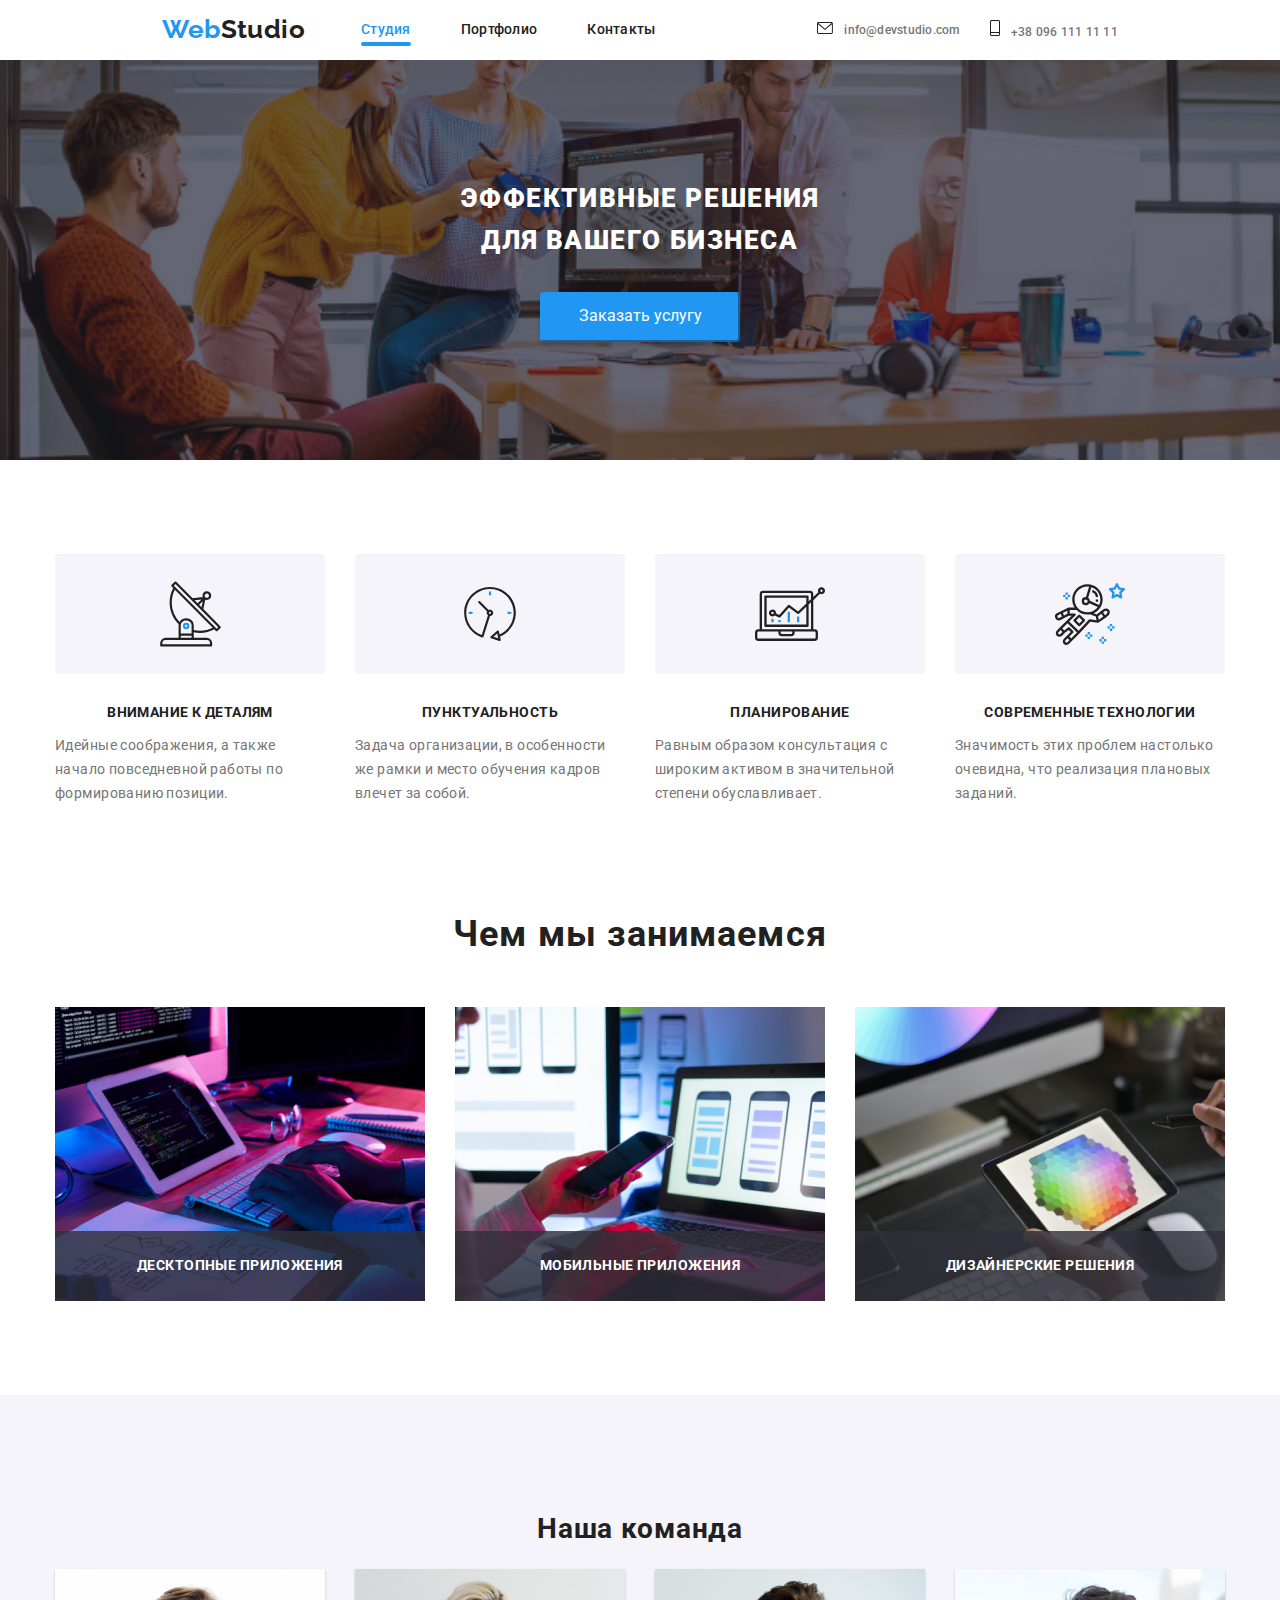
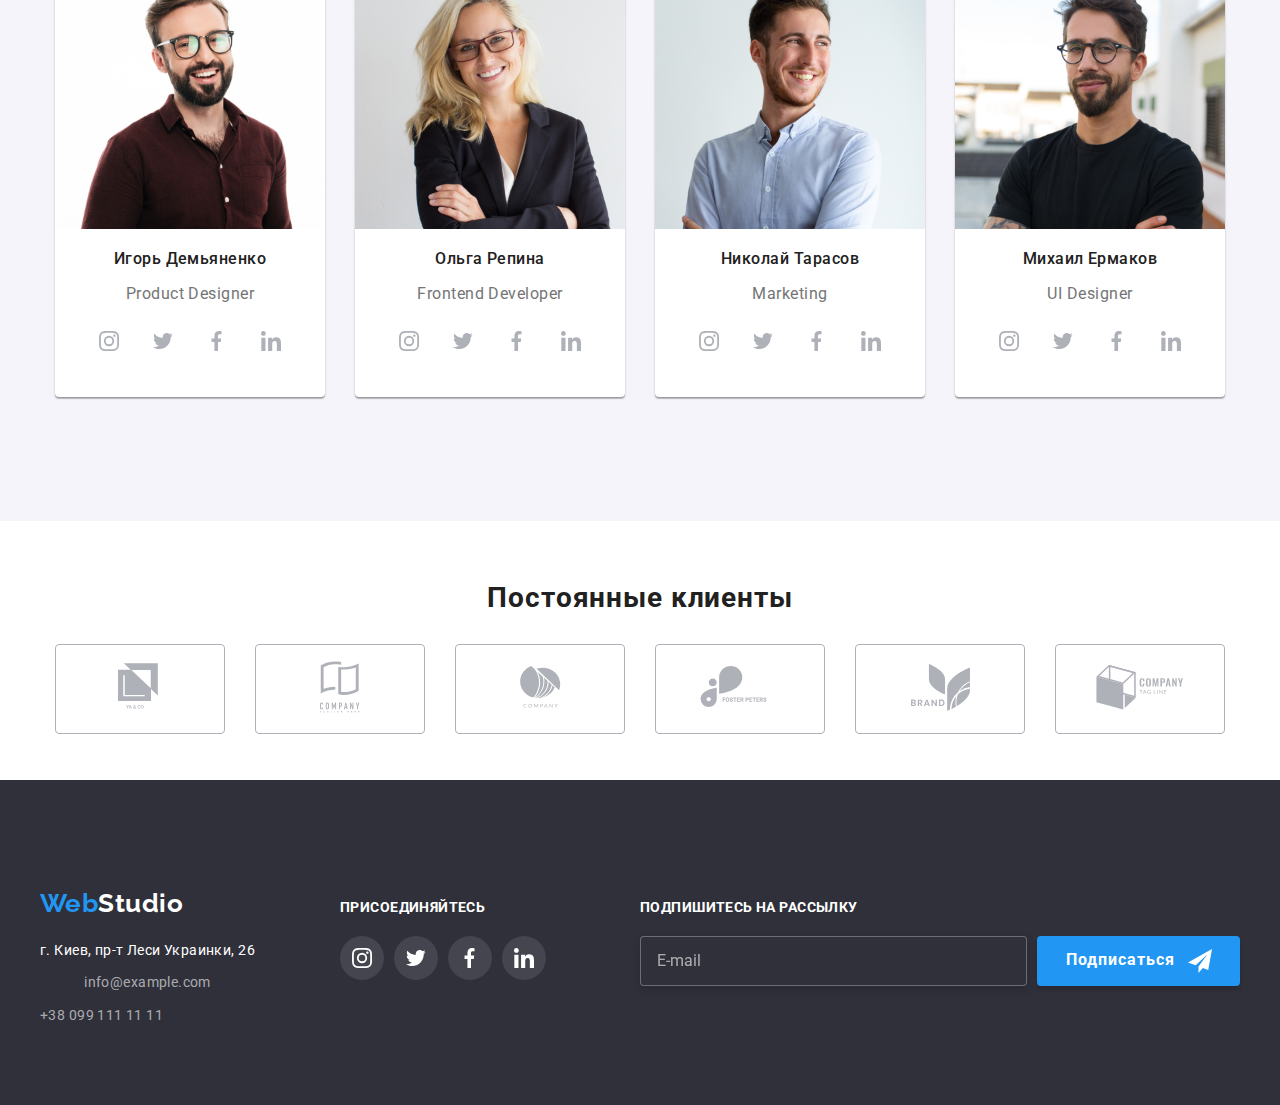
==== index.html @ 76b01c8a "дол6г789" ====
<!DOCTYPE html>
<html lang="ru">
  <head>
    <meta charset="UTF-8" />
    <meta name="viewport" content="width=device-width, initial-scale=1.0" />
    <link
      href="https://fonts.googleapis.com/css2?family=Raleway:wght@400;700&family=Roboto:wght@400;500;700;900&display=swap"
      rel="stylesheet"
    />
    
    
    <title>Document</title>
    <link rel="stylesheet" href="https://cdnjs.cloudflare.com/ajax/libs/modern-normalize/1.0.0/modern-normalize.min.css">
    <link rel="stylesheet" href="./sass/main.css">
  </head>

  <body class="body"> 
    <header class="page-header container">
      
         <a href="./index.html" class="logo"
              ><span class="blue">Web</span>Studio</a
            >
            <button
      type="button"
      class="burger-btn"
      aria-expanded="false"
     aria-controls="menu-container"
      data-menu-button
    >
      <svg
        class="burger-btn"
        width="40"
        height="40"
        aria-label="Переключатель мобильного меню"
      >
        <use class="mini-cross"  href="./images/symbol-defs91.svg#icon-close_40px"></use>
        <use class="mini-menu" href="./images/symbol-defs33.svg#icon-menu_40px"></use>
      </svg>
    </button>
            <div class="menu-container" id="menu-container" data-menu>
          <nav class="main-nav">
           
            <ul class="site-nav list">
              <li class="item">
                <a href="./index.html" class="current">Студия</a>
              </li>
              <li class="item">
                <a href="./portfolio.html">Портфолио</a>
              </li>
              <li class="item">
                <a href="#">Контакты</a>
              </li>
            </ul>
         
          </nav>
            <div class="contacts">
              <a href="mailto:info@devstudio.com" class="envelope-link">
                <svg width="16" height="12" class="envelope-picture">
                  <use
                    href="./images/symbol-defs.svg#icon-envelopehover--"
                  ></use>
                </svg>
                info@devstudio.com
              </a>

              <a href="tel:+380961111111" class="phone-link">
                <svg width="10" height="16" class="phone-picture">
                  <use href="./images/symbol-defs.svg#icon-Vector"></use>
                </svg>
                +38 096 111 11 11</a>
            
            </div>
            </div>
            </div>
     
    </header>

    <main>
      <section class="hero">
        
          
            <h1 class="hero-title">
              Эффективные решения<br />
              для вашего бизнеса
            </h1>

            <button class="hero-button" data-modal-open>Заказать услугу</button>
          
        
      </section>

     

      <section class="feachers container">
        <div class="container-feacher ">
          <ul class="feacher-list">
            <li class="feacher-list-item">
              <div class="vectors">
                <svg width="65" height="70">
                  <use href="./images/symbol-defs.svg#icon-antenna1"></use>
                </svg>
              </div>
              <h3 class="feacher-title">Внимание к деталям</h3>
              <p class="feacher-text">
                Идейные соображения, а также начало повседневной работы по
                формированию позиции.
              </p>
            </li>

            <li class="feacher-list-item">
              <div class="vectors">
                <svg width="70" height="54">
                  <use href="./images/symbol-defs.svg#icon-clock1"></use>
                </svg>
              </div>
              <h3 class="feacher-title">Пунктуальность</h3>

              <p class="feacher-text">
                Задача организации, в особенности же рамки и место обучения
                кадров влечет за собой.
              </p>
            </li>

            <li class="feacher-list-item">
              <div class="vectors">
                <svg width="70" height="70">
                  <use href="./images/symbol-defs.svg#icon-diagram1--"></use>
                </svg>
              </div>
              <h3 class="feacher-title">Планирование</h3>
              <p class="feacher-text">
                Равным образом консультация с широким активом в значительной
                степени обуславливает.
              </p>
            </li>

            <li class="feacher-list-item">
              <div class="vectors">
                <svg width="70" height="70">
                  <use href="./images/symbol-defs.svg#icon-astronaut-1"></use>
                </svg>
              </div>
              <h3 class="feacher-title">Современные технологии</h3>
              <p class="feacher-text">
                Значимость этих проблем настолько очевидна, что реализация
                плановых заданий.
              </p>
            </li>
          </ul>
        </div>
     </section>

      <section class="work container">
        <div class="container-work ">
          <h2 class="work-title">Чем мы занимаемся</h2>
          <ul class="work-list">

            <li class="work-item">

              <div class="work-thumb">
               <img src="images/33(1).jpg"
                alt="Планшет на столе"
                width="370"
                height="294" class="work-picture"
              />
              <p class="work-text">Десктопные приложения</p>
            </div>
              
            </li>

            <li class="work-item">
              <div class="work-thumb">
              <img
                src="images/33(2).jpg"
                alt="Планшет и телефон"
                width="370"
                height="294" class="work-picture"
              />
              <p class="work-text">Мобильные приложения</p>
            </div>
            </li>

            <li class="work-item">

              <div class="work-thumb">

              <img
                src="images/33(3).jpg"
                alt="Планшет в руках"
                width="370"
                height="294" class="work-picture"
              />
              <p class="work-text">Дизайнерские решения</p>
            </div>

            </li>
          </ul>
        </div>
      </section>

      <section class="team container">
        <div class="container-team ">
          <div class="team-box">
            <h2 class="team-title">Наша команда</h2>

            <ul class="photo">
              <li class="team-item">
                <img class="people"
                  src="images/img1.jpg"
                  alt="Парень в коричневой рубашке"
                 
                />

                <h3 class="name-title">Игорь Демьяненко</h3>
                <p class="name-text">Product Designer</p>
                <ul class="media-list">
                  <li class="social">
                    <a href="#" class="social-link .current"
                      ><svg width="20" height="20" class="media-picture">
                        <use
                          href="./images/symbol-defs.svg#icon-instagram2"
                        ></use></svg
                    ></a>
                  </li>

                  <li class="social">
                    <a href="#" class="social-link"
                      ><svg width="20" height="20" class="media-picture">
                        <use
                          href="./images/symbol-defs.svg#icon-Vector5"
                        ></use></svg
                    ></a>
                  </li>

                  <li class="social">
                    <a href="#" class="social-link"
                      ><svg width="20" height="20" class="media-picture">
                        <use
                          href="./images/symbol-defs.svg#icon-Vector4"
                        ></use></svg
                    ></a>
                  </li>

                  <li class="social">
                    <a href="#" class="social-link"
                      ><svg width="20" height="20" class="media-picture">
                        <use
                          href="./images/symbol-defs.svg#icon-linkedin1"
                        ></use></svg
                    ></a>
                  </li>
                </ul>
              </li>

              <li class="team-item">
                <img class="people"
                  src="images/img2.jpg"
                  alt="Девушка в черном пиджаке"
                 
                />
                <h3 class="name-title">Ольга Репина</h3>
                <p class="name-text">Frontend Developer</p>
                <ul class="media-list">
                  <li class="social">
                    <a href="#" class="social-link"
                      ><svg width="20" height="20" class="media-picture">
                        <use
                          href="./images/symbol-defs.svg#icon-instagram2"
                        ></use></svg
                    ></a>
                  </li>

                  <li class="social">
                    <a href="#" class="social-link"
                      ><svg width="20" height="20" class="media-picture">
                        <use
                          href="./images/symbol-defs.svg#icon-Vector5"
                        ></use></svg
                    ></a>
                  </li>

                  <li class="social">
                    <a href="#" class="social-link"
                      ><svg width="20" height="20" class="media-picture">
                        <use
                          href="./images/symbol-defs.svg#icon-Vector4"
                        ></use></svg
                    ></a>
                  </li>

                  <li class="social">
                    <a href="#" class="social-link"
                      ><svg width="20" height="20" class="media-picture">
                        <use
                          href="./images/symbol-defs.svg#icon-linkedin1"
                        ></use></svg
                    ></a>
                  </li>
                </ul>
              </li>

              <li class="team-item">
                <img class="people"
                  src="images/img3.jpg"
                  alt="Парень в голубой рубашке"
            
                />
                <h3 class="name-title">Николай Тарасов</h3>
                <p class="name-text">Marketing</p>
                <ul class="media-list">
                  <li class="social">
                    <a href="#" class="social-link"
                      ><svg width="20" height="20" class="media-picture">
                        <use
                          href="./images/symbol-defs.svg#icon-instagram2"
                        ></use></svg
                    ></a>
                  </li>

                  <li class="social">
                    <a href="#" class="social-link"
                      ><svg width="20" height="20" class="media-picture">
                        <use
                          href="./images/symbol-defs.svg#icon-Vector5"
                        ></use></svg
                    ></a>
                  </li>

                  <li class="social">
                    <a href="#" class="social-link"
                      ><svg width="20" height="20" class="media-picture">
                        <use
                          href="./images/symbol-defs.svg#icon-Vector4"
                        ></use></svg
                    ></a>
                  </li>

                  <li class="social">
                    <a href="#" class="social-link"
                      ><svg width="20" height="20" class="media-picture">
                        <use
                          href="./images/symbol-defs.svg#icon-linkedin1"
                        ></use></svg
                    ></a>
                  </li>
                </ul>
              </li>

              <li class="team-item">
                <img class="people"
                  src="images/img4.jpg"
                  alt="Парень в черной футболке"
        
                />
                <h3 class="name-title">Михаил Ермаков</h3>
                <p class="name-text">UI Designer</p>
                <ul class="media-list">
                  <li class="social">
                    <a href="#" class="social-link"
                      ><svg width="20" height="20" class="media-picture">
                        <use
                          href="./images/symbol-defs.svg#icon-instagram2"
                        ></use></svg
                    ></a>
                  </li>

                  <li class="social">
                    <a href="#" class="social-link"
                      ><svg width="20" height="20" class="media-picture">
                        <use
                          href="./images/symbol-defs.svg#icon-Vector5"
                        ></use></svg
                    ></a>
                  </li>

                  <li class="social">
                    <a href="#" class="social-link"
                      ><svg width="20" height="20" class="media-picture">
                        <use
                          href="./images/symbol-defs.svg#icon-Vector4"
                        ></use></svg
                    ></a>
                  </li>

                  <li class="social">
                    <a href="#" class="social-link"
                      ><svg width="20" height="20" class="media-picture">
                        <use
                          href="./images/symbol-defs.svg#icon-linkedin1"
                        ></use></svg
                    ></a>
                  </li>
                </ul>
              </li>
            </ul>
          </div>
        </div>
      </section>

      <section class="customers container">
        
          <h2 class="customers-title">Постоянные клиенты</h2>
          <ul class="customers-list">
            <li class="customers-item">
              <a href="#" class="customers-link"
                ><svg width="44" height="49" class="picture">
                  <use href="./images/symbol-defs.svg#icon-logo1"></use></svg
              ></a>
            </li>

            <li class="customers-item">
              <a href="#" class="customers-link"
                ><svg width="40" height="52" class="picture">
                  <use href="./images/symbol-defs.svg#icon-logo2"></use></svg
              ></a>
            </li>

            <li class="customers-item">
              <a href="#" class="customers-link"
                ><svg width="41" height="42" class="picture">
                  <use href="./images/symbol-defs.svg#icon-logo3"></use></svg
              ></a>
            </li>

            <li class="customers-item">
              <a href="#" class="customers-link"
                ><svg width="80" height="42" class="picture">
                  <use href="./images/symbol-defs.svg#icon-logo4"></use></svg
              ></a>
            </li>

            <li class="customers-item">
              <a href="#" class="customers-link"
                ><svg width="59" height="47" class="picture">
                  <use href="./images/symbol-defs.svg#icon-logo5"></use></svg
              ></a>
            </li>

            <li class="customers-item">
              <a href="#" class="customers-link"
                ><svg width="88" height="45" class="picture">
                  <use href="./images/symbol-defs.svg#icon-logo6"></use></svg
              ></a>
            </li>
          </ul>
        
      </section>
    </main>
<footer class="footer container">
      <div class="container-footer ">
        <div class="kolonky">
          <div class="footer-box">
            <a href="./index.html" class="logo-footer"
              ><span class="blue">Web</span
              ><span class="white">Studio</span></a
            >
            <address class="address">
              <ul class="footer-list">
                <li>
                  <a href="#" class="link-a">г. Киев, пр-т Леси Украинки, 26</a>
                </li>
                <li>
                  <a href="mailto:info@example.com" class="link"
                    >info@example.com</a
                  >
                </li>
                <li>
                  <a href="tel:+380991111111" class="footer-link"
                    >+38 099 111 11 11</a
                  >
                </li>
              </ul>
            </address>
          </div>
          <div class="spysok">
            <h3 class="footer-title">присоединяйтесь</h3>
            <ul class="footer-media-list">
              <li class="footer-social">
                <a href="#" class="footer-social-link"
                  ><svg width="20" height="20" class="footer-media-picture">
                    <use
                      href="./images/symbol-defs.svg#icon-instagram2"
                    ></use></svg
                ></a>
              </li>
              <li class="footer-social">
                <a href="#" class="footer-social-link"
                  ><svg width="20" height="20" class="footer-media-picture">
                    <use
                      href="./images/symbol-defs.svg#icon-Vector5"
                    ></use></svg
                ></a>
              </li>
              <li class="footer-social">
                <a href="#" class="footer-social-link"
                  ><svg width="20" height="20" class="footer-media-picture">
                    <use
                      href="./images/symbol-defs.svg#icon-Vector4"
                    ></use></svg
                ></a>
              </li>
              <li class="footer-social">
                <a href="#" class="footer-social-link"
                  ><svg width="20" height="20" class="footer-media-picture">
                    <use
                      href="./images/symbol-defs.svg#icon-linkedin1"
                    ></use></svg
                ></a>
              </li>
            </ul>
          </div>

          <div class="third-col">
            <h3 class="footer-form-title">Подпишитесь на рассылку</h3>
            <form class="footer-form">
              <div class="footer-f">
                <label for="mail"></label>
                <input
                  type="email"
                  name="mail"
                  id="mail"
                  placeholder="E-mail"
                />
                <button class="footer-btn" type="submit">Подписаться
                <svg width="24" height="24" class="footer-icon">
                  <use href="./images/symbol-defs (1).svg#icon-icon-send"></use>
                </svg></button>
              </div>
            </div>
            </form>
          </div>
        </div>
      </div>
    </footer>
   
    
    <div class="backdrop is-hidden" data-modal>
      <div class="modal">
        <button data-modal-close class="close-btn">
          <svg width="11" height="11" class="cross" >
          <use href="./images/symbol-defs (1).svg#icon-Vector55"></use>
        </svg>
        </button>

      <form class="form">
        <h2 class="form-title">Оставьте свои данные, мы вам перезвоним</h2>


        <div class="form-field">
          <label class="form-label" for="user-name">Имя</label>
          <input class="form-input" type="text" name="name" id="user-name" />
          
            <svg class="name-icon" width="12" height="12" >
              <use href="./images/symbol-defs (1).svg#icon-Vector111"></use>
            </svg>
         
        </div>

        <div class="form-field">
          <label class="form-label" for="tel">Телефон</label>
          <input class="form-input" type="tel" name="tel" id="tel" />
          
            <svg class="tel-icon" width="13" height="13">
              <use href="./images/symbol-defs (1).svg#icon-Vector112"></use>
            </svg>
          
        </div>

        <div class="form-field">
          <label class="form-label" for="mail">Почта</label>
          <input class="form-input" type="email" name="mail" id="mail" />
          
            <svg class="mail-icon" width="15" height="12">
              <use href="./images/symbol-defs (1).svg#icon-Vector113"></use>
            </svg>
         
        </div>

        <div class="form-field">
          <label class="form-label" for="comment">Комментарий</label>
          <textarea
            class="comment"
            name="comment"
            id="comment"
            cols="30"
            rows="10"
            placeholder="Введите текст"
          ></textarea>
        </div>

       <div class="form-field check">
<label class="form-txt" >
<input class="form-input" type="checkbox" name="policy" >
    <span class="icon-check"></span>   
Соглашаюсь с рассылкой и принимаю<a class="rools" href="#">Условия договора</a>
</label>
</div>

  <button class="form-btn" type="submit">Отправить</button>
    </form>
      </div>
    </div>

    <script src="js/modal.js"></script>
    <script src="js/menu.js"></script>
  </body>
</html>
---- sass/main.css ----
* {
  -webkit-box-sizing: border-box;
          box-sizing: border-box;
}

body {
  background-color: #ffffff;
  color: #212121;
  font-family: Roboto, sans-serif;
  letter-spacing: 0.03em;
}

body .modal-open {
  overflow: hidden;
}

.container {
  padding-left: 15px;
  padding-right: 15px;
  margin-left: auto;
  margin-right: auto;
}

@media screen and (min-width: 480px) {
  .container {
    width: 480px;
  }
}

@media screen and (min-width: 768px) {
  .container {
    width: 768px;
  }
}

@media screen and (min-width: 1200px) {
  .container {
    width: 1200px;
  }
}

.page-header {
  position: relative;
  display: -webkit-box;
  display: -ms-flexbox;
  display: flex;
  -webkit-box-orient: horizontal;
  -webkit-box-direction: normal;
      -ms-flex-direction: row;
          flex-direction: row;
  -webkit-box-align: center;
      -ms-flex-align: center;
          align-items: center;
  -webkit-box-pack: justify;
      -ms-flex-pack: justify;
          justify-content: space-between;
  width: 100%;
  height: 60px;
  background: #ffffff;
  padding-left: 15px;
  padding-right: 15px;
}

@media (min-width: 1200px) {
  .page-header {
    -webkit-box-pack: center;
        -ms-flex-pack: center;
            justify-content: center;
  }
}

.page-header .logo {
  font-family: Raleway, sans-serif;
  font-style: normal;
  font-weight: 700;
  font-size: 26px;
  line-height: 1.2;
  color: #212121;
  text-decoration: none;
}

.page-header .logo .blue {
  color: #2196f3;
}

.page-header .logo .white {
  color: #212121;
}

.page-header .burger-btn {
  border: none;
  background: transparent;
}

.page-header .burger-btn:hover, .page-header .burger-btn:focus {
  fill: #2196f3;
}

.page-header .burger-btn .mini-cross {
  display: none;
}

.page-header .burger-btn.is-open .mini-cross {
  display: -webkit-box;
  display: -ms-flexbox;
  display: flex;
  -webkit-box-align: center;
      -ms-flex-align: center;
          align-items: center;
  -webkit-box-pack: center;
      -ms-flex-pack: center;
          justify-content: center;
}

.page-header .burger-btn.is-open .mini-menu {
  display: none;
}

@media (min-width: 768px) {
  .page-header .burger-btn {
    display: none;
  }
}

.hero {
  width: 100%;
  height: 400px;
  display: -webkit-box;
  display: -ms-flexbox;
  display: flex;
  -webkit-box-orient: vertical;
  -webkit-box-direction: normal;
      -ms-flex-direction: column;
          flex-direction: column;
  -webkit-box-align: center;
      -ms-flex-align: center;
          align-items: center;
  -webkit-box-pack: center;
      -ms-flex-pack: center;
          justify-content: center;
  background-size: cover;
  background-position: center;
  background-image: -webkit-gradient(linear, left top, right top, from(rgba(47, 48, 58, 0.4)), to(rgba(47, 48, 58, 0.4))), url(../images/Headerimg.jpg);
  background-image: linear-gradient(to right, rgba(47, 48, 58, 0.4), rgba(47, 48, 58, 0.4)), url(../images/Headerimg.jpg);
  background-repeat: no-repeat;
}

@media (min-width: 768px) {
  .hero {
    background-image: -webkit-gradient(linear, left top, right top, from(rgba(47, 48, 58, 0.4)), to(rgba(47, 48, 58, 0.4))), url(../images/Hero_tublet.jpg);
    background-image: linear-gradient(to right, rgba(47, 48, 58, 0.4), rgba(47, 48, 58, 0.4)), url(../images/Hero_tublet.jpg);
  }
}

.hero-title {
  color: #ffffff;
  font-weight: 900;
  font-size: 26px;
  line-height: 1.6;
  text-align: center;
  letter-spacing: 0.06em;
  text-transform: uppercase;
  margin-top: 0;
  margin-bottom: 30px;
}

.hero-button {
  color: #ffffff;
  background-color: #2196f3;
  width: 200px;
  height: 50px;
  border-radius: 4px;
  -webkit-box-shadow: 0px 4px 4px rgba(0, 0, 0, 0.15);
          box-shadow: 0px 4px 4px rgba(0, 0, 0, 0.15);
  border-color: #2196f3;
}

.feachers {
  display: -webkit-box;
  display: -ms-flexbox;
  display: flex;
  -webkit-box-orient: vertical;
  -webkit-box-direction: normal;
      -ms-flex-direction: column;
          flex-direction: column;
  -webkit-box-align: center;
      -ms-flex-align: center;
          align-items: center;
  width: 100%;
}

@media (min-width: 1200px) {
  .feachers {
    margin-top: 0;
    margin-bottom: 0;
    padding-top: 94px;
    padding-bottom: 0;
  }
}

.feacher-list {
  list-style: none;
  padding: 0;
}

@media (min-width: 768px) {
  .feacher-list {
    display: -webkit-box;
    display: -ms-flexbox;
    display: flex;
    -ms-flex-wrap: wrap;
        flex-wrap: wrap;
    -webkit-box-orient: horizontal;
    -webkit-box-direction: normal;
        -ms-flex-direction: row;
            flex-direction: row;
    -webkit-box-pack: center;
        -ms-flex-pack: center;
            justify-content: center;
  }
}

@media (min-width: 1200px) {
  .feacher-list {
    display: -webkit-box;
    display: -ms-flexbox;
    display: flex;
    padding: 0;
    margin: 0;
  }
}

.feacher-list-item {
  display: -webkit-box;
  display: -ms-flexbox;
  display: flex;
  -webkit-box-orient: vertical;
  -webkit-box-direction: normal;
      -ms-flex-direction: column;
          flex-direction: column;
  -webkit-box-align: center;
      -ms-flex-align: center;
          align-items: center;
}

@media (min-width: 768px) {
  .feacher-list-item {
    width: 354px;
  }
  .feacher-list-item:nth-child(2n + 1) {
    margin-right: 30px;
  }
}

@media (min-width: 768px) and (min-width: 1200px) {
  .feacher-list-item {
    width: 270px;
  }
  .feacher-list-item:not(:last-child) {
    margin-right: 30px;
  }
}

.feacher-title {
  font-style: normal;
  font-weight: bold;
  font-size: 14px;
  line-height: 16px;
  text-align: center;
  letter-spacing: 0.03em;
  text-transform: uppercase;
  color: #212121;
  margin: 0;
  text-align: center;
}

@media (min-width: 1200px) {
  .feacher-title {
    text-align: left;
  }
}

.feacher-text {
  font-family: Roboto;
  font-style: normal;
  font-weight: normal;
  font-size: 14px;
  line-height: 1.7;
  letter-spacing: 0.03em;
  color: #757575;
}

.vectors {
  display: -webkit-box;
  display: -ms-flexbox;
  display: flex;
  -webkit-box-align: center;
      -ms-flex-align: center;
          align-items: center;
  -webkit-box-pack: center;
      -ms-flex-pack: center;
          justify-content: center;
  width: 100%;
  height: 120px;
  margin-bottom: 30px;
  background: #f5f4fa;
  border-radius: 4px;
}

@media (min-width: 768px) {
  .vectors {
    width: 354px;
    height: 120px;
  }
}

@media (min-width: 768px) and (min-width: 1200px) {
  .vectors {
    width: 270px;
    height: 120px;
    display: -webkit-box;
    display: -ms-flexbox;
    display: flex;
    -webkit-box-pack: center;
        -ms-flex-pack: center;
            justify-content: center;
    -webkit-box-align: center;
        -ms-flex-align: center;
            align-items: center;
  }
}

.team {
  display: -webkit-box;
  display: -ms-flexbox;
  display: flex;
  -webkit-box-orient: vertical;
  -webkit-box-direction: normal;
      -ms-flex-direction: column;
          flex-direction: column;
  -webkit-box-align: center;
      -ms-flex-align: center;
          align-items: center;
  padding-top: 94px;
  padding-bottom: 94px;
  background-color: #f5f4fa;
  text-align: center;
  width: 100%;
}

.team .team-title {
  font-style: normal;
  font-weight: bold;
  font-size: 28px;
  line-height: 1.2;
  text-align: center;
  letter-spacing: 0.03em;
  color: #212121;
}

.team .photo {
  display: -webkit-box;
  display: -ms-flexbox;
  display: flex;
  -webkit-box-orient: vertical;
  -webkit-box-direction: normal;
      -ms-flex-direction: column;
          flex-direction: column;
  -webkit-box-align: center;
      -ms-flex-align: center;
          align-items: center;
  list-style: none;
  margin: 0;
  padding: 0;
}

@media (min-width: 768px) {
  .team .photo {
    display: -webkit-box;
    display: -ms-flexbox;
    display: flex;
    -ms-flex-wrap: wrap;
        flex-wrap: wrap;
    -webkit-box-orient: horizontal;
    -webkit-box-direction: normal;
        -ms-flex-direction: row;
            flex-direction: row;
    -webkit-box-pack: justify;
        -ms-flex-pack: justify;
            justify-content: space-between;
    -webkit-box-align: start;
        -ms-flex-align: start;
            align-items: flex-start;
  }
}

.team .team-item {
  width: 100%;
  border-radius: 0px 0px 4px 4px;
  -webkit-box-shadow: 0px 1px 3px rgba(0, 0, 0, 0.12), 0px 1px 1px rgba(0, 0, 0, 0.14), 0px 2px 1px rgba(0, 0, 0, 0.2);
          box-shadow: 0px 1px 3px rgba(0, 0, 0, 0.12), 0px 1px 1px rgba(0, 0, 0, 0.14), 0px 2px 1px rgba(0, 0, 0, 0.2);
  background: #ffffff;
}

@media (min-width: 768px) {
  .team .team-item {
    width: 354px;
    height: 536px;
  }
}

@media (min-width: 1200px) {
  .team .team-item {
    width: 270px;
    height: 428px;
  }
  .team .team-item:not(:last-child) {
    margin-right: 30px;
  }
}

.team .team-item:not(:last-child) {
  margin-bottom: 30px;
}

.team .people {
  width: 100%;
}

@media (min-width: 768px) {
  .team .people {
    width: 354px;
    height: 374px;
  }
}

@media (min-width: 1200px) {
  .team .people {
    width: 270px;
    height: 260px;
  }
}

.team .name-title {
  font-style: normal;
  font-weight: 500;
  font-size: 16px;
  line-height: 1.2;
  text-align: center;
  letter-spacing: 0.03em;
  color: #212121;
}

.team .name-text {
  font-style: normal;
  font-weight: 400;
  font-size: 16px;
  line-height: 1.2;
  text-align: center;
  letter-spacing: 0.03em;
  color: #757575;
}

.team .media-list {
  margin: 0;
  padding: 0;
  list-style: none;
  display: -webkit-box;
  display: -ms-flexbox;
  display: flex;
  -webkit-box-pack: center;
      -ms-flex-pack: center;
          justify-content: center;
  -webkit-box-align: center;
      -ms-flex-align: center;
          align-items: center;
}

.team .media-list .social {
  margin-bottom: 24px;
  -webkit-transition: fill 250ms cubic-bezier(0.4, 0, 0.2, 1);
  transition: fill 250ms cubic-bezier(0.4, 0, 0.2, 1);
  fill: #afb1b8;
}

.team .media-list .social:not(:last-child) {
  margin-right: 10px;
}

.team .media-list .social:hover {
  fill: #2196f3;
}

.team .media-list .footer-social:hover .footer-social-link {
  background: #2196f3;
}

.team .media-list .social:hover .social-link {
  background: #2196f3;
}

.team .media-list .social-link {
  display: -webkit-box;
  display: -ms-flexbox;
  display: flex;
  -webkit-box-pack: center;
      -ms-flex-pack: center;
          justify-content: center;
  -webkit-box-align: center;
      -ms-flex-align: center;
          align-items: center;
  width: 44px;
  height: 44px;
  border-radius: 50%;
  -webkit-transition: color 250ms cubic-bezier(0.4, 0, 0.2, 1);
  transition: color 250ms cubic-bezier(0.4, 0, 0.2, 1);
}

.team .media-list .media-picture {
  fill: #afb1b8;
}

.team .media-list .media-picture:hover {
  fill: #ffffff;
}

.work {
  display: none;
}

@media (min-width: 1200px) {
  .work {
    display: -webkit-box;
    display: -ms-flexbox;
    display: flex;
    -webkit-box-align: center;
        -ms-flex-align: center;
            align-items: center;
    -webkit-box-pack: center;
        -ms-flex-pack: center;
            justify-content: center;
    background: #ffffff;
    margin-top: 0;
    margin-bottom: 0;
    padding-top: 94px;
    padding-bottom: 94px;
  }
}

.work .work-title,
.work .team-title {
  color: #212121;
}

.work .container-work {
  width: 1200px;
  margin-left: auto;
  margin-right: auto;
  padding-right: 15px;
  padding-left: 15px;
}

.work .work-title {
  color: #212121;
  font-family: Roboto;
  font-style: 400;
  font-weight: 700;
  font-size: 36px;
  line-height: 1.2;
  text-align: center;
  letter-spacing: 0.03em;
  margin-top: 0;
  margin-bottom: 50px;
}

.work .work-list {
  display: -webkit-box;
  display: -ms-flexbox;
  display: flex;
  list-style: none;
  margin-top: 0;
  margin-bottom: 0;
  padding: 0;
}

.work .work-picture {
  margin: 0;
}

.work .work-item:not(:last-child) {
  margin-right: 30px;
}

.work .work-list img {
  display: block;
}

.work .work-thumb {
  position: relative;
}

.work .work-text {
  position: absolute;
  width: 370px;
  height: 70px;
  margin: 0;
  padding-top: 27px;
  padding-bottom: 27px;
  padding-left: 82px;
  padding-right: 82px;
  font-family: Roboto;
  font-style: 400;
  font-weight: 700;
  font-size: 14px;
  line-height: 1.1;
  text-align: center;
  letter-spacing: 0.03em;
  text-transform: uppercase;
  color: #ffffff;
  background-color: rgba(47, 48, 58, 0.8);
  -webkit-transform: translateY(-100%);
          transform: translateY(-100%);
}

.customers {
  width: 100%;
  background-color: #ffffff;
}

.customers .customers-title {
  font-style: normal;
  font-weight: 700;
  font-size: 28px;
  line-height: 1.2;
  text-align: center;
  letter-spacing: 0.03em;
  color: #212121;
  margin-top: 60px;
  margin-bottom: 30px;
}

.customers .customers-list {
  display: -webkit-box;
  display: -ms-flexbox;
  display: flex;
  -webkit-box-orient: horizontal;
  -webkit-box-direction: normal;
      -ms-flex-direction: row;
          flex-direction: row;
  -ms-flex-wrap: wrap;
      flex-wrap: wrap;
  -webkit-box-align: center;
      -ms-flex-align: center;
          align-items: center;
  -webkit-box-pack: justify;
      -ms-flex-pack: justify;
          justify-content: space-between;
  list-style: none;
  padding: 0;
}

@media (min-width: 1200px) {
  .customers .customers-list {
    -webkit-box-pack: center;
        -ms-flex-pack: center;
            justify-content: center;
  }
}

.customers .customers-item {
  display: -webkit-box;
  display: -ms-flexbox;
  display: flex;
  -webkit-box-align: center;
      -ms-flex-align: center;
          align-items: center;
  -webkit-box-pack: center;
      -ms-flex-pack: center;
          justify-content: center;
  width: 48%;
  height: 90px;
  border: 1px solid #afb1b8;
  -webkit-box-sizing: border-box;
          box-sizing: border-box;
  border-radius: 4px;
  -webkit-transition: color 250ms cubic-bezier(0.4, 0, 0.2, 1);
  transition: color 250ms cubic-bezier(0.4, 0, 0.2, 1);
  margin-bottom: 30px;
}

.customers .customers-item .picture {
  fill: #afb1b8;
}

@media (min-width: 768px) {
  .customers .customers-item {
    width: 32%;
  }
}

@media (min-width: 1200px) {
  .customers .customers-item {
    width: 170px;
    height: 90px;
  }
  .customers .customers-item:not(:last-child) {
    margin-right: 30px;
  }
}

.customers .customers-item:hover {
  border: 1px solid #2196f3;
}

.customers .customers-item:hover svg,
.customers .customers-item:focus svg {
  fill: #2196f3;
}

.footer {
  width: 100%;
  background: #2f303a;
  padding: 60px 15px 60px 15px;
}

@media (min-width: 768px) {
  .footer .kolonky {
    display: -webkit-box;
    display: -ms-flexbox;
    display: flex;
    -webkit-box-orient: horizontal;
    -webkit-box-direction: normal;
        -ms-flex-direction: row;
            flex-direction: row;
    -ms-flex-wrap: wrap;
        flex-wrap: wrap;
    -webkit-box-align: center;
        -ms-flex-align: center;
            align-items: center;
    -webkit-box-pack: center;
        -ms-flex-pack: center;
            justify-content: center;
  }
}

@media (min-width: 1200px) {
  .footer .kolonky {
    display: -webkit-box;
    display: -ms-flexbox;
    display: flex;
    max-width: 1200px;
    -webkit-box-align: baseline;
        -ms-flex-align: baseline;
            align-items: baseline;
    margin: 0 auto;
  }
}

.footer .footer-box {
  display: -webkit-box;
  display: -ms-flexbox;
  display: flex;
  -webkit-box-orient: vertical;
  -webkit-box-direction: normal;
      -ms-flex-direction: column;
          flex-direction: column;
  -webkit-box-align: center;
      -ms-flex-align: center;
          align-items: center;
  -webkit-box-pack: center;
      -ms-flex-pack: center;
          justify-content: center;
}

@media (min-width: 768px) {
  .footer .footer-box {
    width: 50%;
  }
}

@media (min-width: 1200px) {
  .footer .footer-box {
    width: 25%;
    -webkit-box-align: start;
        -ms-flex-align: start;
            align-items: flex-start;
  }
}

.footer .logo-footer {
  font-family: Raleway, sans-serif;
  font-style: normal;
  font-weight: 700;
  font-size: 26px;
  line-height: 1.2;
  color: #212121;
  text-decoration: none;
  margin-top: 0;
  margin-bottom: 20px;
}

.footer .logo-footer .blue {
  color: #2196f3;
}

.footer .logo-footer .white {
  color: #ffffff;
}

.footer .address {
  display: inline-block;
  font-style: normal;
  list-style: none;
  text-decoration: none;
  -webkit-transition: color 250ms cubic-bezier(0.4, 0, 0.2, 1);
  transition: color 250ms cubic-bezier(0.4, 0, 0.2, 1);
}

.footer .address:hover, .footer .address:focus {
  color: #2196f3;
}

.footer .footer-list {
  list-style: none;
  font-style: normal;
  text-align: center;
  padding: 0;
  margin: 0;
}

@media (min-width: 1200px) {
  .footer .footer-list li {
    text-align: left;
  }
}

.footer .footer-link {
  list-style: none;
  font-style: normal;
  margin-top: 0;
  margin-top: 0;
  font-style: normal;
  font-weight: 400;
  font-size: 14px;
  line-height: 1.7;
  letter-spacing: 0.03em;
  color: rgba(255, 255, 255, 0.6);
  text-decoration: none;
  margin-bottom: 8px;
  -webkit-transition: 250ms cubic-bezier(0.4, 0, 0.2, 1);
  transition: 250ms cubic-bezier(0.4, 0, 0.2, 1);
}

.footer .footer-link:hover, .footer .footer-link:focus {
  color: #2196f3;
}

.footer .link-a {
  font-style: normal;
  font-weight: 400;
  font-size: 14px;
  line-height: 1.7;
  text-align: center;
  letter-spacing: 0.03em;
  color: #ffffff;
  text-decoration: none;
  margin-bottom: 8px;
}

.footer .link-a:hover, .footer .link-a:focus {
  color: #2196f3;
}

.footer .link {
  font-style: normal;
  font-weight: 400;
  font-size: 14px;
  line-height: 1.7;
  text-align: center;
  letter-spacing: 0.03em;
  color: rgba(255, 255, 255, 0.6);
  text-decoration: none;
}

.footer .link:hover, .footer .link:focus {
  color: #2196f3;
}

.footer .spysok {
  display: -webkit-box;
  display: -ms-flexbox;
  display: flex;
  -webkit-box-orient: vertical;
  -webkit-box-direction: normal;
      -ms-flex-direction: column;
          flex-direction: column;
  -webkit-box-align: center;
      -ms-flex-align: center;
          align-items: center;
  -webkit-box-pack: center;
      -ms-flex-pack: center;
          justify-content: center;
  width: 100%;
}

@media (min-width: 768px) {
  .footer .spysok {
    width: 50%;
    margin-bottom: 65px;
  }
}

@media (min-width: 1200px) {
  .footer .spysok {
    width: 25%;
    -webkit-box-align: start;
        -ms-flex-align: start;
            align-items: flex-start;
  }
}

@media (min-width: 1200px) {
  .footer .third-col {
    width: 50%;
  }
}

.footer .footer-title {
  font-style: normal;
  font-weight: 700;
  font-size: 14px;
  line-height: 1.1;
  text-align: center;
  letter-spacing: 0.03em;
  text-transform: uppercase;
  color: #ffffff;
  margin-top: 60px;
  margin-bottom: 20px;
}

.footer .footer-media-list {
  margin: 0;
  padding: 0;
  list-style: none;
  display: -webkit-box;
  display: -ms-flexbox;
  display: flex;
  -webkit-box-pack: center;
      -ms-flex-pack: center;
          justify-content: center;
  -webkit-box-align: center;
      -ms-flex-align: center;
          align-items: center;
}

.footer .footer-social-link {
  display: -webkit-box;
  display: -ms-flexbox;
  display: flex;
  -webkit-box-pack: center;
      -ms-flex-pack: center;
          justify-content: center;
  -webkit-box-align: center;
      -ms-flex-align: center;
          align-items: center;
  width: 44px;
  height: 44px;
  border-radius: 50%;
  background: rgba(255, 255, 255, 0.1);
}

.footer .footer-social:hover svg,
.footer .footer-social:focus svg {
  fill: #ffffff;
}

.footer .footer-social:hover .footer-social-link {
  background: #2196f3;
}

.footer .footer-social:not(:last-child) {
  margin-right: 10px;
  -webkit-transition: fill 250ms cubic-bezier(0.4, 0, 0.2, 1);
  transition: fill 250ms cubic-bezier(0.4, 0, 0.2, 1);
}

.footer .footer-media-picture {
  fill: #ffffff;
}

.footer .footer-form-title {
  margin-top: 60px;
  margin-bottom: 20px;
  text-align: center;
  font-family: Roboto;
  font-style: 400;
  font-weight: 700;
  font-size: 14px;
  line-height: 1.1;
  letter-spacing: 0.03em;
  text-transform: uppercase;
  color: #ffffff;
}

@media (min-width: 1200px) {
  .footer .footer-form-title {
    text-align: left;
  }
}

.footer .form {
  display: -webkit-box;
  display: -ms-flexbox;
  display: flex;
  -webkit-box-orient: vertical;
  -webkit-box-direction: normal;
      -ms-flex-direction: column;
          flex-direction: column;
  -webkit-box-align: center;
      -ms-flex-align: center;
          align-items: center;
  -webkit-box-pack: center;
      -ms-flex-pack: center;
          justify-content: center;
}

@media (min-width: 1200px) {
  .footer .footer-f {
    display: -webkit-box;
    display: -ms-flexbox;
    display: flex;
  }
}

.footer .footer-f input {
  width: 450px;
  height: 50px;
  margin-bottom: 20px;
  padding: 15px 16px;
  border: 1px solid rgba(255, 255, 255, 0.3);
  -webkit-box-sizing: border-box;
          box-sizing: border-box;
  -webkit-filter: drop-shadow(0px 4px 4px rgba(0, 0, 0, 0.15));
          filter: drop-shadow(0px 4px 4px rgba(0, 0, 0, 0.15));
  border-radius: 4px;
  background: #2f303a;
}

@media (min-width: 1200px) {
  .footer .footer-f input {
    margin-bottom: 0;
  }
}

.footer .footer-f input::-webkit-input-placeholder {
  color: rgba(255, 255, 255, 0.6);
}

.footer .footer-f input:-ms-input-placeholder {
  color: rgba(255, 255, 255, 0.6);
}

.footer .footer-f input::-ms-input-placeholder {
  color: rgba(255, 255, 255, 0.6);
}

.footer .footer-f input::placeholder {
  color: rgba(255, 255, 255, 0.6);
}

.footer .footer-btn {
  display: -webkit-box;
  display: -ms-flexbox;
  display: flex;
  -webkit-box-align: center;
      -ms-flex-align: center;
          align-items: center;
  font-family: Roboto;
  font-style: normal;
  font-weight: 700;
  font-size: 16px;
  line-height: 1.8;
  letter-spacing: 0.06em;
  padding: 10px 28px 10px 29px;
  margin: 0 auto;
  background: #2196f3;
  color: #ffffff;
  -webkit-box-shadow: 0px 4px 4px rgba(0, 0, 0, 0.15);
          box-shadow: 0px 4px 4px rgba(0, 0, 0, 0.15);
  border-radius: 4px;
  border: none;
}

@media (min-width: 1200px) {
  .footer .footer-btn {
    margin-left: 10px;
  }
}

.footer .footer-icon {
  margin-left: 13px;
  width: 24px;
  height: 24px;
  fill: #ffffff;
}

.backdrop {
  position: fixed;
  top: 0;
  left: 0;
  width: 100%;
  height: 100%;
  background-color: rgba(0, 0, 0, 0.2);
  opacity: 1;
  -webkit-transition: opacity 250ms cubic-bezier(0.4, 0, 0.2, 1);
  transition: opacity 250ms cubic-bezier(0.4, 0, 0.2, 1);
  overflow-y: scroll;
}

.backdrop.is-hidden {
  opacity: 0;
  pointer-events: none;
}

.backdrop.is-hidden .modal {
  -webkit-transform: translate(-50%, -50%) scale(0.5);
          transform: translate(-50%, -50%) scale(0.5);
}

.modal {
  position: absolute;
  top: 50%;
  left: 50%;
  -webkit-transform: translate(-50%, -50%) scale(1);
          transform: translate(-50%, -50%) scale(1);
  -webkit-transition: opacity 250ms cubic-bezier(0.4, 0, 0.2, 1);
  transition: opacity 250ms cubic-bezier(0.4, 0, 0.2, 1);
  width: 450px;
  height: 609px;
  background-color: white;
  -webkit-box-shadow: 0px 1px 3px rgba(0, 0, 0, 0.12), 0px 1px 1px rgba(0, 0, 0, 0.14), 0px 2px 1px rgba(0, 0, 0, 0.2);
          box-shadow: 0px 1px 3px rgba(0, 0, 0, 0.12), 0px 1px 1px rgba(0, 0, 0, 0.14), 0px 2px 1px rgba(0, 0, 0, 0.2);
  border-radius: 4px;
}

@media (min-width: 1200px) {
  .modal {
    width: 528px;
    height: 581px;
  }
}

.cross {
  fill: black;
  -webkit-transition: color 250ms cubic-bezier(0.4, 0, 0.2, 1);
  transition: color 250ms cubic-bezier(0.4, 0, 0.2, 1);
}

.close-btn {
  position: absolute;
  right: 0;
  -webkit-box-sizing: border-box;
          box-sizing: border-box;
  border: 1px solid rgba(0, 0, 0, 0.1);
  border-radius: 50%;
  background: #ffffff;
  width: 30px;
  height: 30px;
  margin-top: 8px;
  margin-right: 8px;
}

.close-btn:focus .cross {
  fill: #2196f3;
}

.form-title {
  margin-top: 0;
  margin-bottom: 12px;
  font-family: Roboto;
  font-style: 400;
  font-weight: 700;
  font-size: 20px;
  line-height: 1.1;
  text-align: center;
  letter-spacing: 0.03em;
  color: #212121;
}

.form {
  width: 100%;
  height: 100%;
  padding: 40px 40px;
  display: -webkit-box;
  display: -ms-flexbox;
  display: flex;
  -webkit-box-orient: vertical;
  -webkit-box-direction: normal;
      -ms-flex-direction: column;
          flex-direction: column;
  -webkit-box-pack: center;
      -ms-flex-pack: center;
          justify-content: center;
  -webkit-box-align: center;
      -ms-flex-align: center;
          align-items: center;
}

.form-field input {
  position: relative;
  display: -webkit-box;
  display: -ms-flexbox;
  display: flex;
  -webkit-box-orient: vertical;
  -webkit-box-direction: normal;
      -ms-flex-direction: column;
          flex-direction: column;
  width: 370px;
  height: 40px;
  border: 1px solid rgba(33, 33, 33, 0.2);
  -webkit-box-sizing: border-box;
          box-sizing: border-box;
  border-radius: 4px;
}

@media (min-width: 1200px) {
  .form-field input {
    width: 448px;
    height: 40px;
  }
}

.form-field:not(:last-child) {
  margin-bottom: 10px;
}

.form-field.check {
  margin: 0;
}

.form-field label {
  margin-bottom: 4px;
  font-family: Roboto;
  font-style: normal;
  font-weight: 400;
  font-size: 12px;
  line-height: 1.1;
  letter-spacing: 0.01em;
  color: #212121;
}

.form-field input::-webkit-input-placeholder {
  color: rgba(33, 33, 33, 0.2);
}

.form-field input:-ms-input-placeholder {
  color: rgba(33, 33, 33, 0.2);
}

.form-field input::-ms-input-placeholder {
  color: rgba(33, 33, 33, 0.2);
}

.form-field input::placeholder {
  color: rgba(33, 33, 33, 0.2);
}

.form-field input[type='checkbox'] {
  display: inline-block;
  width: 16px;
  height: 15px;
  margin-right: 8px;
  position: absolute;
  width: 1px;
  height: 1px;
  margin: -1px;
  border: 0;
  padding: 0;
  clip: rect(0 0 0 0);
  overflow: hidden;
}

.icon-check {
  display: inline-block;
  margin-right: 8px;
  width: 16px;
  height: 15px;
  background-image: url(../images/Vector21.svg);
}

.form-input[type='checkbox']:checked + .icon-check {
  background-image: url(../images/icon-check.svg);
}

.form-input {
  outline: none;
  -webkit-transition: color 250ms cubic-bezier(0.4, 0, 0.2, 1);
  transition: color 250ms cubic-bezier(0.4, 0, 0.2, 1);
}

.comment {
  outline: none;
}

.form-field {
  position: relative;
}

.form-input:focus {
  border-color: #2196f3;
}

.comment:focus {
  border-color: #2196f3;
}

.form-input:focus ~ .name-icon {
  fill: #2196f3;
}

.form-input:focus ~ .tel-icon {
  fill: #2196f3;
}

.form-input:focus ~ .mail-icon {
  fill: #2196f3;
}

.comment {
  padding: 12px 16px;
  width: 370px;
  height: 120px;
  margin-bottom: 20px;
  border: 1px solid rgba(33, 33, 33, 0.2);
  -webkit-box-sizing: border-box;
          box-sizing: border-box;
  border-radius: 4px;
  resize: none;
  -webkit-transition: color 250ms cubic-bezier(0.4, 0, 0.2, 1);
  transition: color 250ms cubic-bezier(0.4, 0, 0.2, 1);
}

@media (min-width: 1200px) {
  .comment {
    width: 448px;
    height: 120px;
  }
}

.form-label {
  font-family: Roboto;
  font-style: normal;
  font-weight: 400;
  font-size: 12px;
  line-height: 1.1;
  letter-spacing: 0.01em;
  color: #757575;
}

.form-field label.form-txt {
  font-style: normal;
  font-weight: normal;
  font-size: 12px;
  line-height: 1.2;
  letter-spacing: 0.03em;
  color: #757575;
}

.form-field label.form-txt {
  display: -webkit-box;
  display: -ms-flexbox;
  display: flex;
  -webkit-box-align: center;
      -ms-flex-align: center;
          align-items: center;
}

@media (min-width: 1200px) {
  .form-field label.form-txt {
    font-size: 14px;
    line-height: 1.7;
  }
}

.form-btn {
  padding: 10px 55px 10px 56px;
  margin-top: 30px;
  background: #2196f3;
  color: #ffffff;
  -webkit-box-shadow: 0px 4px 4px rgba(0, 0, 0, 0.15);
          box-shadow: 0px 4px 4px rgba(0, 0, 0, 0.15);
  border-radius: 4px;
  border: none;
}

.rools {
  font-style: normal;
  font-weight: 400;
  font-size: 12px;
  line-height: 1.2;
  letter-spacing: 0.03em;
  color: #2196f3;
}

@media (min-width: 1200px) {
  .rools {
    font-size: 14px;
    line-height: 1.7;
  }
}

.name-icon {
  position: absolute;
  margin-left: 15px;
  -webkit-transform: translateY(-190%);
          transform: translateY(-190%);
  fill: #212121;
  -webkit-transition: color 250ms cubic-bezier(0.4, 0, 0.2, 1);
  transition: color 250ms cubic-bezier(0.4, 0, 0.2, 1);
}

.tel-icon {
  position: absolute;
  margin-left: 14px;
  -webkit-transform: translateY(-190%);
          transform: translateY(-190%);
  fill: #212121;
  -webkit-transition: color 250ms cubic-bezier(0.4, 0, 0.2, 1);
  transition: color 250ms cubic-bezier(0.4, 0, 0.2, 1);
}

.mail-icon {
  position: absolute;
  margin-left: 14px;
  -webkit-transform: translateY(-190%);
          transform: translateY(-190%);
  fill: #212121;
  -webkit-transition: color 250ms cubic-bezier(0.4, 0, 0.2, 1);
  transition: color 250ms cubic-bezier(0.4, 0, 0.2, 1);
}

.menu-container {
  display: none;
}

@media (min-width: 768px) {
  .menu-container {
    display: -webkit-box;
    display: -ms-flexbox;
    display: flex;
  }
}

@media (min-width: 1200px) {
  .menu-container {
    width: 65%;
    -webkit-box-pack: justify;
        -ms-flex-pack: justify;
            justify-content: space-between;
  }
}

@media (min-width: 768px) {
  .menu-container .main-nav {
    display: -webkit-box;
    display: -ms-flexbox;
    display: flex;
    margin-right: 84px;
  }
}

@media (min-width: 1200px) {
  .menu-container .main-nav {
    margin-left: 5%;
  }
}

.menu-container.is-open {
  display: -webkit-box;
  display: -ms-flexbox;
  display: flex;
  width: 100%;
  height: 453px;
  background: #ffffff;
  display: flex;
  -webkit-box-orient: vertical;
  -webkit-box-direction: normal;
      -ms-flex-direction: column;
          flex-direction: column;
  -webkit-box-align: center;
      -ms-flex-align: center;
          align-items: center;
  -webkit-box-pack: center;
      -ms-flex-pack: center;
          justify-content: center;
  position: absolute;
  top: 0;
  left: 0;
  margin-top: 60px;
  -webkit-box-shadow: 0px 4px 8px rgba(0, 0, 0, 0.04), 0px 2px 4px rgba(0, 0, 0, 0.08), 0px 1px 3px rgba(0, 0, 0, 0.16);
          box-shadow: 0px 4px 8px rgba(0, 0, 0, 0.04), 0px 2px 4px rgba(0, 0, 0, 0.08), 0px 1px 3px rgba(0, 0, 0, 0.16);
}

.site-nav .item:not(:last-child) {
  margin-bottom: bottom 40px;
}

@media (min-width: 768px) {
  .site-nav .item:not(:last-child) {
    margin-bottom: 0;
    margin-right: 50px;
  }
}

.site-nav a {
  position: relative;
  display: block;
  font-style: normal;
  font-weight: 500;
  font-size: 18px;
  line-height: 1.1;
  text-align: center;
  letter-spacing: 0.02em;
  margin-bottom: 40px;
  color: #212121;
  text-decoration: none;
  -webkit-transition: color 250ms cubic-bezier(0.4, 0, 0.2, 1);
  transition: color 250ms cubic-bezier(0.4, 0, 0.2, 1);
}

@media (min-width: 768px) {
  .site-nav a {
    font-size: 14px;
    line-height: 1.1;
    margin-bottom: 0;
  }
}

.site-nav a:hover, .site-nav a:focus {
  color: #2196f3;
}

.site-nav .current {
  color: #2196f3;
}

.site-nav {
  display: block;
  margin: 0;
  padding: 0;
  list-style: none;
  text-decoration: none;
  -webkit-box-orient: vertical;
  -webkit-box-direction: normal;
      -ms-flex-direction: column;
          flex-direction: column;
}

@media (min-width: 768px) {
  .site-nav {
    display: -webkit-box;
    display: -ms-flexbox;
    display: flex;
    -webkit-box-orient: horizontal;
    -webkit-box-direction: normal;
        -ms-flex-direction: row;
            flex-direction: row;
    -webkit-box-align: center;
        -ms-flex-align: center;
            align-items: center;
    -webkit-box-pack: center;
        -ms-flex-pack: center;
            justify-content: center;
  }
}

.site-nav .item a.current::after {
  position: absolute;
  content: '';
  display: block;
  width: 100%;
  height: 4px;
  border-radius: 2px;
  background-color: #2196f3;
  bottom: -8px;
}

.contacts {
  display: -webkit-box;
  display: -ms-flexbox;
  display: flex;
  -webkit-box-orient: vertical;
  -webkit-box-direction: normal;
      -ms-flex-direction: column;
          flex-direction: column;
  -webkit-box-align: center;
      -ms-flex-align: center;
          align-items: center;
  -webkit-box-pack: center;
      -ms-flex-pack: center;
          justify-content: center;
}

@media (min-width: 768px) {
  .contacts {
    display: -webkit-box;
    display: -ms-flexbox;
    display: flex;
    -webkit-box-orient: vertical;
    -webkit-box-direction: normal;
        -ms-flex-direction: column;
            flex-direction: column;
    -webkit-box-align: start;
        -ms-flex-align: start;
            align-items: flex-start;
    -webkit-box-pack: center;
        -ms-flex-pack: center;
            justify-content: center;
  }
}

@media (min-width: 1200px) {
  .contacts {
    -webkit-box-orient: horizontal;
    -webkit-box-direction: normal;
        -ms-flex-direction: row;
            flex-direction: row;
    -webkit-box-align: center;
        -ms-flex-align: center;
            align-items: center;
  }
}

.envelope-picture {
  fill: #212121;
  margin-right: 10px;
  -webkit-transition: fill 250ms cubic-bezier(0.4, 0, 0.2, 1);
  transition: fill 250ms cubic-bezier(0.4, 0, 0.2, 1);
}

@media (min-width: 768px) {
  .envelope-picture {
    margin-right: 8px;
  }
}

.phone-picture {
  fill: #212121;
  margin-right: 10px;
  -webkit-transition: fill 250ms cubic-bezier(0.4, 0, 0.2, 1);
  transition: fill 250ms cubic-bezier(0.4, 0, 0.2, 1);
}

@media (min-width: 768px) {
  .phone-picture {
    margin-right: 8px;
  }
}

.phone-link {
  text-decoration: none;
  color: #757575;
  font-style: normal;
  font-weight: 500;
  font-size: 18px;
  line-height: 1.2;
  letter-spacing: 0.02em;
  -webkit-transition: color 250ms cubic-bezier(0.4, 0, 0.2, 1);
  transition: color 250ms cubic-bezier(0.4, 0, 0.2, 1);
}

@media (min-width: 768px) {
  .phone-link {
    font-size: 12px;
    line-height: 1.1;
  }
  .phone-link:hover {
    color: #2196f3;
  }
  .phone-link:hover:hover svg {
    fill: #2196f3;
  }
}

.envelope-link {
  text-decoration: none;
  color: #757575;
  font-style: normal;
  font-weight: 500;
  font-size: 18px;
  line-height: 1.2;
  letter-spacing: 0.02em;
  -webkit-transition: color 250ms cubic-bezier(0.4, 0, 0.2, 1);
  transition: color 250ms cubic-bezier(0.4, 0, 0.2, 1);
  margin-bottom: 16px;
}

@media (min-width: 768px) {
  .envelope-link {
    font-size: 12px;
    line-height: 1.1;
    margin-bottom: 10px;
  }
}

@media (min-width: 1200px) {
  .envelope-link {
    margin-bottom: 0;
    margin-right: 30px;
  }
}

.envelope-link:hover {
  color: #2196f3;
}

.envelope-link:hover:hover svg {
  fill: #2196f3;
}

.envelope-link .phone-link:hover {
  color: #2196f3;
}

.container-port {
  padding: 0;
}

.flex-element {
  width: 450px;
  height: 404px;
  background: #ffffff;
  border: 1px solid #eeeeee;
  -webkit-box-sizing: border-box;
          box-sizing: border-box;
  -webkit-transition: color 250ms cubic-bezier(0.4, 0, 0.2, 1);
  transition: color 250ms cubic-bezier(0.4, 0, 0.2, 1);
}

.flex-element:not(:last-child) {
  margin-bottom: 30px;
}

/*
.flex-element {
  &:nth-child(3n) {
    margin-right: 0;
  }
}

.flex-element {
  &:nth-last-child(-n + 3) {
    margin-bottom: 0;
  }
}
*/
.flex-element:hover {
  -webkit-box-shadow: 0px 1px 1px rgba(0, 0, 0, 0.12), 0px 4px 4px rgba(0, 0, 0, 0.06), 1px 4px 6px rgba(0, 0, 0, 0.16);
          box-shadow: 0px 1px 1px rgba(0, 0, 0, 0.12), 0px 4px 4px rgba(0, 0, 0, 0.06), 1px 4px 6px rgba(0, 0, 0, 0.16);
}

.thumb {
  position: relative;
  overflow: hidden;
}

.flex-element:hover .tehno-text {
  -webkit-transform: translateY(0);
          transform: translateY(0);
}

.tehno-text {
  position: absolute;
  -webkit-transform: translateY(100%);
          transform: translateY(100%);
  -webkit-transition: -webkit-transform 250ms cubic-bezier(0.4, 0, 0.2, 1);
  transition: -webkit-transform 250ms cubic-bezier(0.4, 0, 0.2, 1);
  transition: transform 250ms cubic-bezier(0.4, 0, 0.2, 1);
  transition: transform 250ms cubic-bezier(0.4, 0, 0.2, 1), -webkit-transform 250ms cubic-bezier(0.4, 0, 0.2, 1);
  margin: 0;
  padding-top: 63px;
  padding-bottom: 63px;
  padding-left: 24px;
  padding-right: 24px;
  width: 100%;
  height: 100%;
  top: 0;
  left: 0;
  background-color: rgba(33, 150, 243, 0.9);
  font-family: Roboto;
  font-style: 400;
  font-weight: 400l;
  font-size: 18px;
  line-height: 1.5;
  letter-spacing: 0.03em;
  color: white;
}

.filter-list {
  display: -webkit-box;
  display: -ms-flexbox;
  display: flex;
  -ms-flex-wrap: wrap;
      flex-wrap: wrap;
  -webkit-box-pack: center;
      -ms-flex-pack: center;
          justify-content: center;
  margin-top: 60px;
  margin-bottom: 46px;
  padding: 0;
  list-style: none;
}

.names {
  font-family: Roboto;
  font-style: 400;
  font-weight: 700;
  font-size: 18px;
  line-height: 2;
  letter-spacing: 0.06em;
  color: #212121;
  list-style: none;
  margin-left: 24px;
  margin-right: 24px;
}

.text {
  font-family: Roboto;
  font-style: 400;
  font-weight: 400;
  font-size: 16px;
  line-height: 1.8;
  letter-spacing: 0.03em;
  color: #757575;
  text-decoration: none;
  margin-left: 24px;
}

.filter-item:nth-child(3n) {
  margin-bottom: 15px;
}

.filter-item:not(:last-child) {
  margin-right: 8px;
}

.button-p {
  padding-top: 6px;
  padding-bottom: 6px;
  padding-left: 22px;
  padding-right: 22px;
  background: #f5f4fa;
  border-radius: 4px;
  font-family: Roboto;
  font-style: 400;
  font-weight: 500;
  font-size: 16px;
  line-height: 26px;
  letter-spacing: 0.03em;
  color: #212121;
  text-decoration: none;
  border: none;
  -webkit-transition: color 250ms cubic-bezier(0.4, 0, 0.2, 1);
  transition: color 250ms cubic-bezier(0.4, 0, 0.2, 1);
}

.button-p:hover, .button-p:focus {
  background: #2196f3;
  color: #ffffff;
}

.list {
  display: -webkit-box;
  display: -ms-flexbox;
  display: flex;
  -ms-flex-wrap: wrap;
      flex-wrap: wrap;
  padding-right: 15px;
  padding-left: 15px;
  margin-top: 0;
  margin-bottom: 0;
  text-decoration: none;
  list-style: none;
}

.link-a {
  display: block;
  color: #ffffff;
  text-decoration: none;
  font-style: normal;
  margin-bottom: 9px;
  -webkit-transition: color 250ms cubic-bezier(0.4, 0, 0.2, 1);
  transition: color 250ms cubic-bezier(0.4, 0, 0.2, 1);
}

.link-a {
  font-family: Roboto;
  font-style: normal;
  font-weight: normal;
  font-size: 14px;
  line-height: 1.7;
  letter-spacing: 0.03em;
  color: #ffffff;
}

.link-a:hover, .link-a:focus {
  color: #2196f3;
}

.address .link {
  list-style: none;
  font-style: normal;
  font-family: Roboto;
  font-style: normal;
  font-weight: 400;
  font-size: 14px;
  line-height: 1.71;
  letter-spacing: 0.03em;
  color: rgba(255, 255, 255, 0.6);
  text-decoration: none;
}

.link {
  display: block;
  margin-bottom: 9px;
  -webkit-transition: color 250ms cubic-bezier(0.4, 0, 0.2, 1);
  transition: color 250ms cubic-bezier(0.4, 0, 0.2, 1);
}

.link:not(:last-child) {
  margin-bottom: 9px;
}

.link:hover, .link:focus {
  color: #2196f3;
}

.posters {
  text-decoration: none;
}
/*# sourceMappingURL=main.css.map */
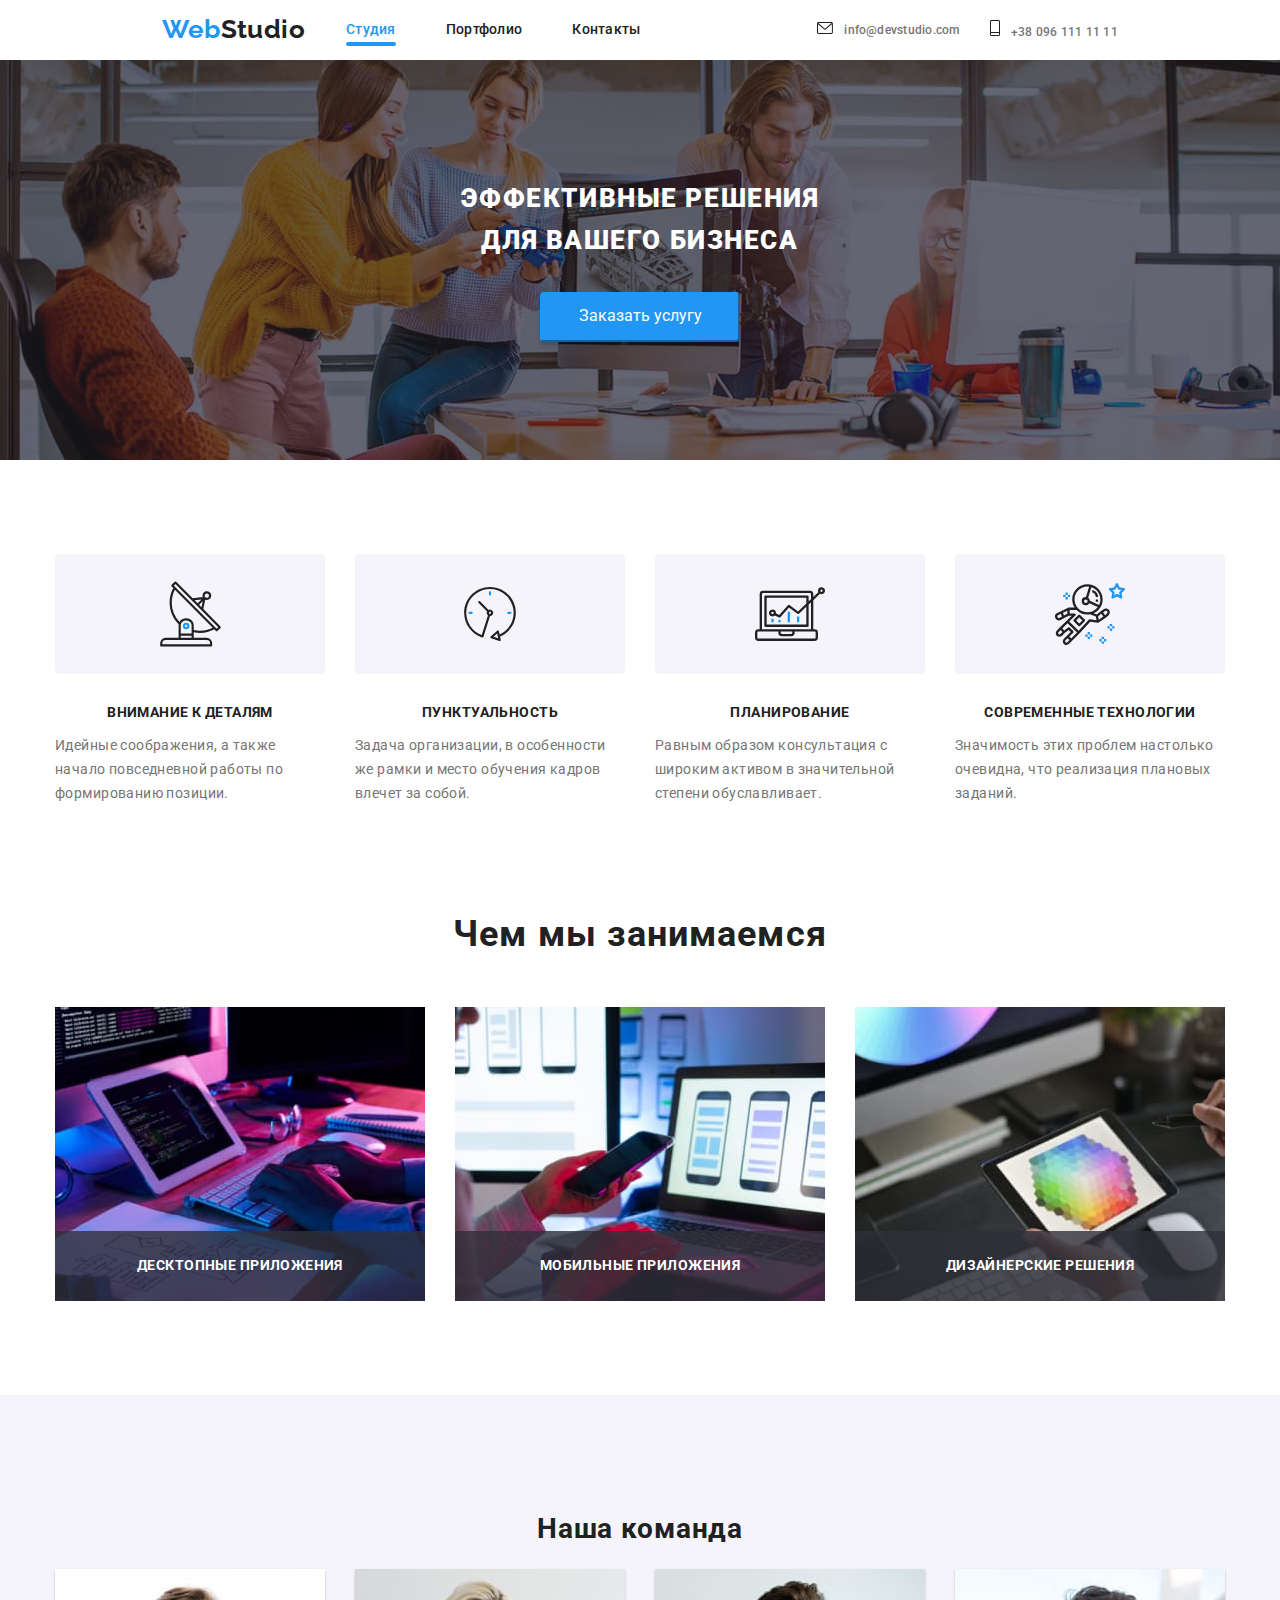
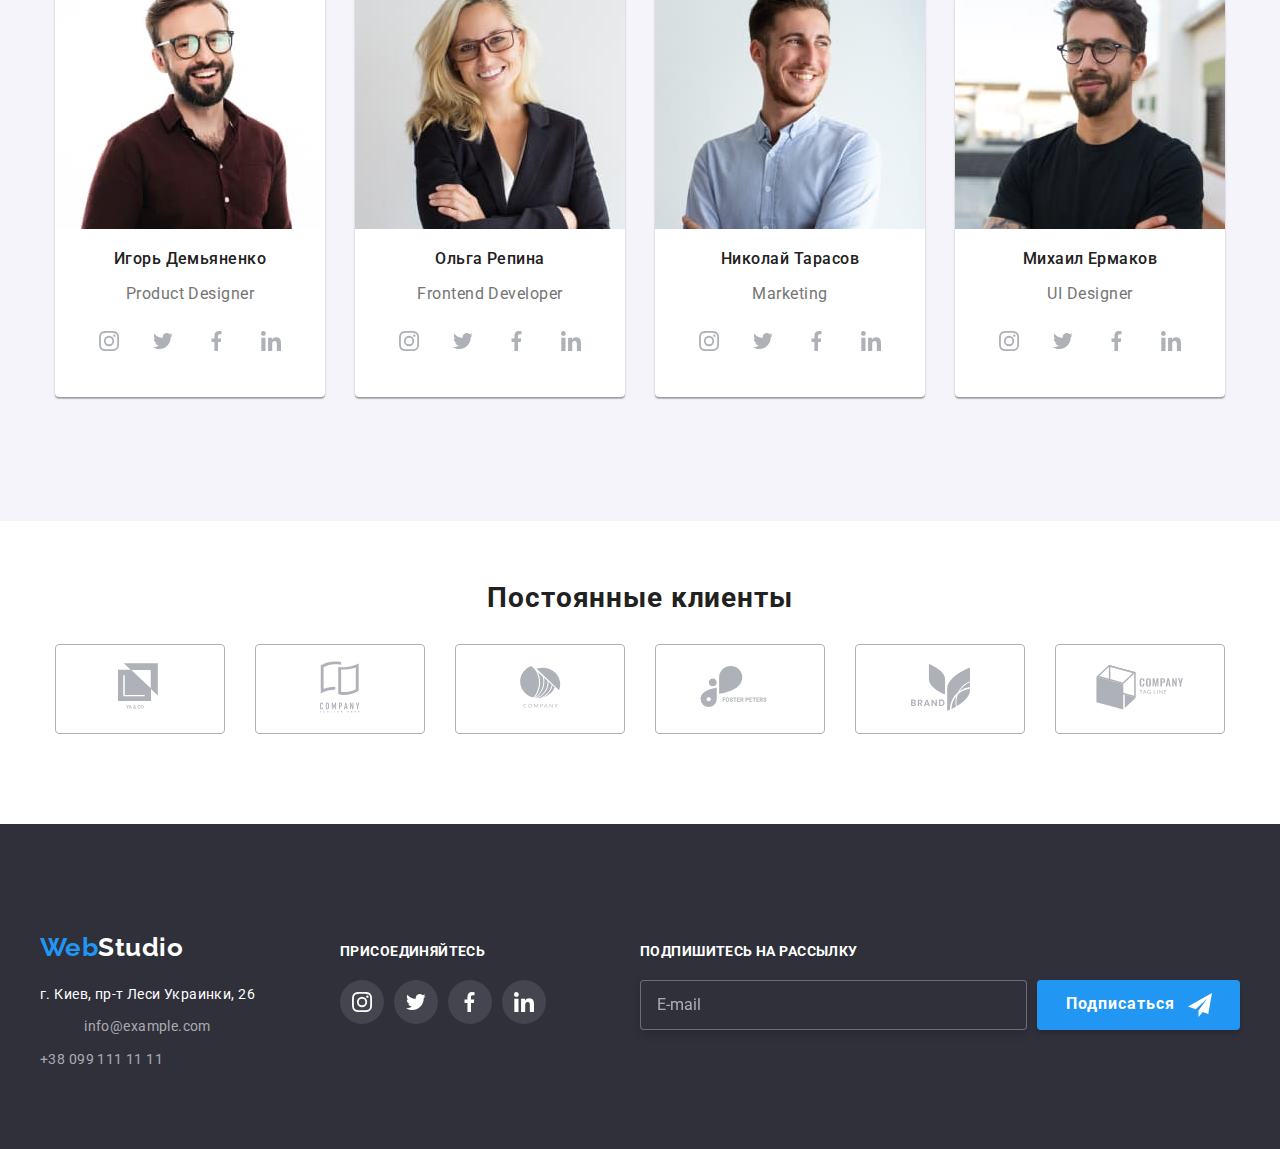
==== commit 6f5817f1: "Майже готова ДР8" ====
--- a/index.html
+++ b/index.html
@@ -158,11 +158,14 @@
             <li class="work-item">
 
               <div class="work-thumb">
-               <img src="images/33(1).jpg"
-                alt="Планшет на столе"
-                width="370"
-                height="294" class="work-picture"
-              />
+                 <picture>
+
+              <source srcset="./images/desk-opt/desktop1x-14.jpg 1x, ../images/desk-opt/desktop2x-14.jpg 2x" media="(min-width:1200px)">
+
+              <img src="./images/desk-opt/desktop1x-14.jpg 2x" alt="Планшет" aria-label="Планшет">
+
+              </picture>
+
               <p class="work-text">Десктопные приложения</p>
             </div>
               
@@ -170,12 +173,15 @@
 
             <li class="work-item">
               <div class="work-thumb">
-              <img
-                src="images/33(2).jpg"
-                alt="Планшет и телефон"
-                width="370"
-                height="294" class="work-picture"
-              />
+                <picture>
+
+              <source srcset="./images/desk-opt/desktop1x-15.jpg 1x, ../images/desk-opt/desktop2x-15.jpg 2x" media="(min-width:1200px)">
+
+              <img src="./images/desk-opt/desktop1x-15.jpg 2x" alt="Фото Мобильный Телефон" aria-label="Мобильный Телефон">
+
+              </picture>
+
+
               <p class="work-text">Мобильные приложения</p>
             </div>
             </li>
@@ -184,12 +190,15 @@
 
               <div class="work-thumb">
 
-              <img
-                src="images/33(3).jpg"
-                alt="Планшет в руках"
-                width="370"
-                height="294" class="work-picture"
-              />
+                  <picture>
+
+              <source srcset="./images/desk-opt/desktop1x-16.jpg 1x, ../images/desk-opt/desktop2x-16.jpg 2x" media="(min-width:1200px)">
+
+              <img src="./images/desk-opt/desktop1x-16.jpg 2x" alt="Фото Планшет" aria-label="Планшет">
+
+              </picture>
+
+
               <p class="work-text">Дизайнерские решения</p>
             </div>
 
@@ -199,17 +208,23 @@
       </section>
 
       <section class="team container">
-        <div class="container-team ">
+        <div class="container-team">
           <div class="team-box">
             <h2 class="team-title">Наша команда</h2>
 
             <ul class="photo">
               <li class="team-item">
-                <img class="people"
-                  src="images/img1.jpg"
-                  alt="Парень в коричневой рубашке"
-                 
-                />
+            <picture>
+
+              <source srcset="./images/desk-opt/desktop1x-1.jpg 1x, ./images/desk-opt/desktop2x-1.jpg  2x" media="(min-width:1200px)">
+
+              <source srcset="./images/tab-opt/tablet1x-1.jpg 1x, ./images/tab-opt/tablet2x-1.jpg 2x" media="(min-width:768px)">
+
+              <source srcset="./images/mob-opt/photo1x-1.jpg 1x, ./images/mob-opt/photo2x-1.jpg 2x" media="(min-width:320px)">
+
+              <img src="./images/mob-opt/photo1x-1.jpg" alt="Фото Игорь Демьяненко" aria-label="Игорь Демьяненко">
+
+              </picture>
 
                 <h3 class="name-title">Игорь Демьяненко</h3>
                 <p class="name-text">Product Designer</p>
@@ -253,11 +268,19 @@
               </li>
 
               <li class="team-item">
-                <img class="people"
-                  src="images/img2.jpg"
-                  alt="Девушка в черном пиджаке"
-                 
-                />
+
+               <picture>
+
+              <source srcset="./images/desk-opt/desktop1x-2.jpg 1x, ./images/desk-opt/desktop2x-2.jpg  2x" media="(min-width:1200px)">
+
+              <source srcset="./images/tab-opt/tablet1x-2.jpg 1x, ./images/tab-opt/tablet2x-2.jpg 2x" media="(min-width:768px)">
+
+              <source srcset="./images/mob-opt/photo1x-2.jpg 1x, ./images/mob-opt/photo2x-2.jpg 2x" media="(min-width:320px)">
+
+              <img src="./images/mob-opt/photo1x-2.jpg" alt="Фото Ольга Репина" aria-label="Ольга Репина">
+
+              </picture>
+
                 <h3 class="name-title">Ольга Репина</h3>
                 <p class="name-text">Frontend Developer</p>
                 <ul class="media-list">
@@ -300,11 +323,18 @@
               </li>
 
               <li class="team-item">
-                <img class="people"
-                  src="images/img3.jpg"
-                  alt="Парень в голубой рубашке"
-            
-                />
+                 <picture>
+
+              <source srcset="./images/desk-opt/desktop1x-3.jpg 1x, ./images/desk-opt/desktop2x-3.jpg  2x" media="(min-width:1200px)">
+
+              <source srcset="./images/tab-opt/tablet1x-3.jpg 1x, ./images/tab-opt/tablet2x-3.jpg 2x" media="(min-width:768px)">
+
+              <source srcset="./images/mob-opt/photo1x-3.jpg 1x, ./images/mob-opt/photo2x-3.jpg 2x" media="(min-width:320px)">
+
+              <img src="./images/mob-opt/photo1x-3.jpg" alt="Фото Николай Тарасов" aria-label="Николай Тарасов">
+
+              </picture>
+
                 <h3 class="name-title">Николай Тарасов</h3>
                 <p class="name-text">Marketing</p>
                 <ul class="media-list">
@@ -347,11 +377,18 @@
               </li>
 
               <li class="team-item">
-                <img class="people"
-                  src="images/img4.jpg"
-                  alt="Парень в черной футболке"
-        
-                />
+                  <picture>
+
+              <source srcset="./images/desk-opt/desktop1x-4.jpg 1x, ./images/desk-opt/desktop2x-4.jpg  2x" media="(min-width:1200px)">
+
+              <source srcset="./images/tab-opt/tablet1x-4.jpg 1x, ./images/tab-opt/tablet2x-4.jpg 2x" media="(min-width:768px)">
+
+              <source srcset="./images/mob-opt/photo1x-4.jpg 1x, ./images/mob-opt/photo2x-4.jpg 2x" media="(min-width:320px)">
+
+              <img src="./images/mob-opt/photo1x-4.jpg" alt="Фото Михаил Ермаков" aria-label="Михаил Ермаков">
+
+              </picture>
+
                 <h3 class="name-title">Михаил Ермаков</h3>
                 <p class="name-text">UI Designer</p>
                 <ul class="media-list">
--- a/sass/main.css
+++ b/sass/main.css
@@ -140,15 +140,42 @@
           justify-content: center;
   background-size: cover;
   background-position: center;
-  background-image: -webkit-gradient(linear, left top, right top, from(rgba(47, 48, 58, 0.4)), to(rgba(47, 48, 58, 0.4))), url(../images/Headerimg.jpg);
-  background-image: linear-gradient(to right, rgba(47, 48, 58, 0.4), rgba(47, 48, 58, 0.4)), url(../images/Headerimg.jpg);
-  background-repeat: no-repeat;
-}
-
-@media (min-width: 768px) {
+  background-image: -webkit-gradient(linear, left top, right top, from(rgba(47, 48, 58, 0.4)), to(rgba(47, 48, 58, 0.4))), url("../images/hero-opt/hero-mobil1x.jpg");
+  background-image: linear-gradient(to right, rgba(47, 48, 58, 0.4), rgba(47, 48, 58, 0.4)), url("../images/hero-opt/hero-mobil1x.jpg");
+}
+
+@media screen and (min-device-pixel-ratio: 2), screen and (-webkit-min-device-pixel-ratio: 2), screen and (min-resolution: 192dpi), screen and (min-resolution: 2dppx) {
   .hero {
-    background-image: -webkit-gradient(linear, left top, right top, from(rgba(47, 48, 58, 0.4)), to(rgba(47, 48, 58, 0.4))), url(../images/Hero_tublet.jpg);
-    background-image: linear-gradient(to right, rgba(47, 48, 58, 0.4), rgba(47, 48, 58, 0.4)), url(../images/Hero_tublet.jpg);
+    background-image: -webkit-gradient(linear, left top, right top, from(rgba(47, 48, 58, 0.4)), to(rgba(47, 48, 58, 0.4))), url("../images/hero-opt/hero-mobil2x.jpg");
+    background-image: linear-gradient(to right, rgba(47, 48, 58, 0.4), rgba(47, 48, 58, 0.4)), url("../images/hero-opt/hero-mobil2x.jpg");
+  }
+}
+
+@media screen and (min-width: 768px) {
+  .hero {
+    background-image: -webkit-gradient(linear, left top, right top, from(rgba(47, 48, 58, 0.4)), to(rgba(47, 48, 58, 0.4))), url("../images/hero-opt/hero-tablet1x.jpg");
+    background-image: linear-gradient(to right, rgba(47, 48, 58, 0.4), rgba(47, 48, 58, 0.4)), url("../images/hero-opt/hero-tablet1x.jpg");
+  }
+}
+
+@media screen and (min-device-pixel-ratio: 2), screen and (-webkit-min-device-pixel-ratio: 2), screen and (min-resolution: 192dpi), screen and (min-resolution: 2dppx) {
+  .hero {
+    background-image: -webkit-gradient(linear, left top, right top, from(rgba(47, 48, 58, 0.4)), to(rgba(47, 48, 58, 0.4))), url("../images/hero-opt/hero-tablet2x.jpg");
+    background-image: linear-gradient(to right, rgba(47, 48, 58, 0.4), rgba(47, 48, 58, 0.4)), url("../images/hero-opt/hero-tablet2x.jpg");
+  }
+}
+
+@media screen and (min-width: 1200px) {
+  .hero {
+    background-image: -webkit-gradient(linear, left top, right top, from(rgba(47, 48, 58, 0.4)), to(rgba(47, 48, 58, 0.4))), url("../images/hero-opt/hero-desktop1x.jpg");
+    background-image: linear-gradient(to right, rgba(47, 48, 58, 0.4), rgba(47, 48, 58, 0.4)), url("../images/hero-opt/hero-desktop1x.jpg");
+  }
+}
+
+@media screen and (min-device-pixel-ratio: 2), screen and (-webkit-min-device-pixel-ratio: 2), screen and (min-resolution: 192dpi), screen and (min-resolution: 2dppx) {
+  .hero {
+    background-image: -webkit-gradient(linear, left top, right top, from(rgba(47, 48, 58, 0.4)), to(rgba(47, 48, 58, 0.4))), url("../images/hero-opt/hero-desktop2x.jpg");
+    background-image: linear-gradient(to right, rgba(47, 48, 58, 0.4), rgba(47, 48, 58, 0.4)), url("../images/hero-opt/hero-desktop2x.jpg");
   }
 }
 
@@ -721,6 +748,7 @@
   width: 100%;
   background: #2f303a;
   padding: 60px 15px 60px 15px;
+  margin-top: 60px;
 }
 
 @media (min-width: 768px) {
@@ -1033,7 +1061,7 @@
 }
 
 .footer .footer-f input {
-  width: 450px;
+  width: 100%;
   height: 50px;
   margin-bottom: 20px;
   padding: 15px 16px;
@@ -1727,8 +1755,7 @@
 }
 
 .flex-element {
-  width: 450px;
-  height: 404px;
+  width: 100%;
   background: #ffffff;
   border: 1px solid #eeeeee;
   -webkit-box-sizing: border-box;
@@ -1737,24 +1764,41 @@
   transition: color 250ms cubic-bezier(0.4, 0, 0.2, 1);
 }
 
-.flex-element:not(:last-child) {
-  margin-bottom: 30px;
-}
-
-/*
-.flex-element {
-  &:nth-child(3n) {
+@media (min-width: 768px) {
+  .flex-element {
+    width: 354px;
+    height: auto;
+  }
+  .flex-element:nth-child(2n + 1) {
+    margin-right: 30px;
+  }
+}
+
+@media screen and (max-width: 767px) {
+  .flex-element:not(:last-child) {
+    margin-bottom: 30px;
+  }
+}
+
+@media screen and (min-width: 1200px) {
+  .flex-element:not(:nth-child(3n)) {
+    margin-right: 30px;
+  }
+  .flex-element:not(:nth-last-child(-n + 3)) {
+    margin-bottom: 30px;
+  }
+}
+
+@media (min-width: 1200px) {
+  .flex-element:nth-child(3n) {
     margin-right: 0;
   }
-}
-
-.flex-element {
-  &:nth-last-child(-n + 3) {
+  .flex-element:nth-child(3n):nth-last-child(-n + 3) {
     margin-bottom: 0;
   }
 }
-*/
-.flex-element:hover {
+
+.flex-element .flex-element:hover {
   -webkit-box-shadow: 0px 1px 1px rgba(0, 0, 0, 0.12), 0px 4px 4px rgba(0, 0, 0, 0.06), 1px 4px 6px rgba(0, 0, 0, 0.16);
           box-shadow: 0px 1px 1px rgba(0, 0, 0, 0.12), 0px 4px 4px rgba(0, 0, 0, 0.06), 1px 4px 6px rgba(0, 0, 0, 0.16);
 }
@@ -1762,6 +1806,12 @@
 .thumb {
   position: relative;
   overflow: hidden;
+  display: -webkit-box;
+  display: -ms-flexbox;
+  display: flex;
+  -webkit-box-pack: center;
+      -ms-flex-pack: center;
+          justify-content: center;
 }
 
 .flex-element:hover .tehno-text {
@@ -1802,13 +1852,28 @@
   display: flex;
   -ms-flex-wrap: wrap;
       flex-wrap: wrap;
-  -webkit-box-pack: center;
-      -ms-flex-pack: center;
-          justify-content: center;
   margin-top: 60px;
   margin-bottom: 46px;
   padding: 0;
   list-style: none;
+}
+
+@media (min-width: 768px) {
+  .filter-list {
+    display: -webkit-box;
+    display: -ms-flexbox;
+    display: flex;
+    -webkit-box-orient: horizontal;
+    -webkit-box-direction: normal;
+        -ms-flex-direction: row;
+            flex-direction: row;
+    -webkit-box-align: center;
+        -ms-flex-align: center;
+            align-items: center;
+    -webkit-box-pack: center;
+        -ms-flex-pack: center;
+            justify-content: center;
+  }
 }
 
 .names {
@@ -1820,6 +1885,8 @@
   letter-spacing: 0.06em;
   color: #212121;
   list-style: none;
+  margin-top: 20px;
+  margin-bottom: 4px;
   margin-left: 24px;
   margin-right: 24px;
 }
@@ -1834,10 +1901,23 @@
   color: #757575;
   text-decoration: none;
   margin-left: 24px;
+  margin-top: 0;
 }
 
 .filter-item:nth-child(3n) {
   margin-bottom: 15px;
+}
+
+@media (min-width: 768px) {
+  .filter-item:nth-child(3n) {
+    margin-bottom: 0;
+  }
+}
+
+@media (min-width: 1200px) {
+  .filter-item :nth-child(3n + 1) {
+    margin-right: 30px;
+  }
 }
 
 .filter-item:not(:last-child) {
@@ -1875,8 +1955,7 @@
   display: flex;
   -ms-flex-wrap: wrap;
       flex-wrap: wrap;
-  padding-right: 15px;
-  padding-left: 15px;
+  padding: 0;
   margin-top: 0;
   margin-bottom: 0;
   text-decoration: none;
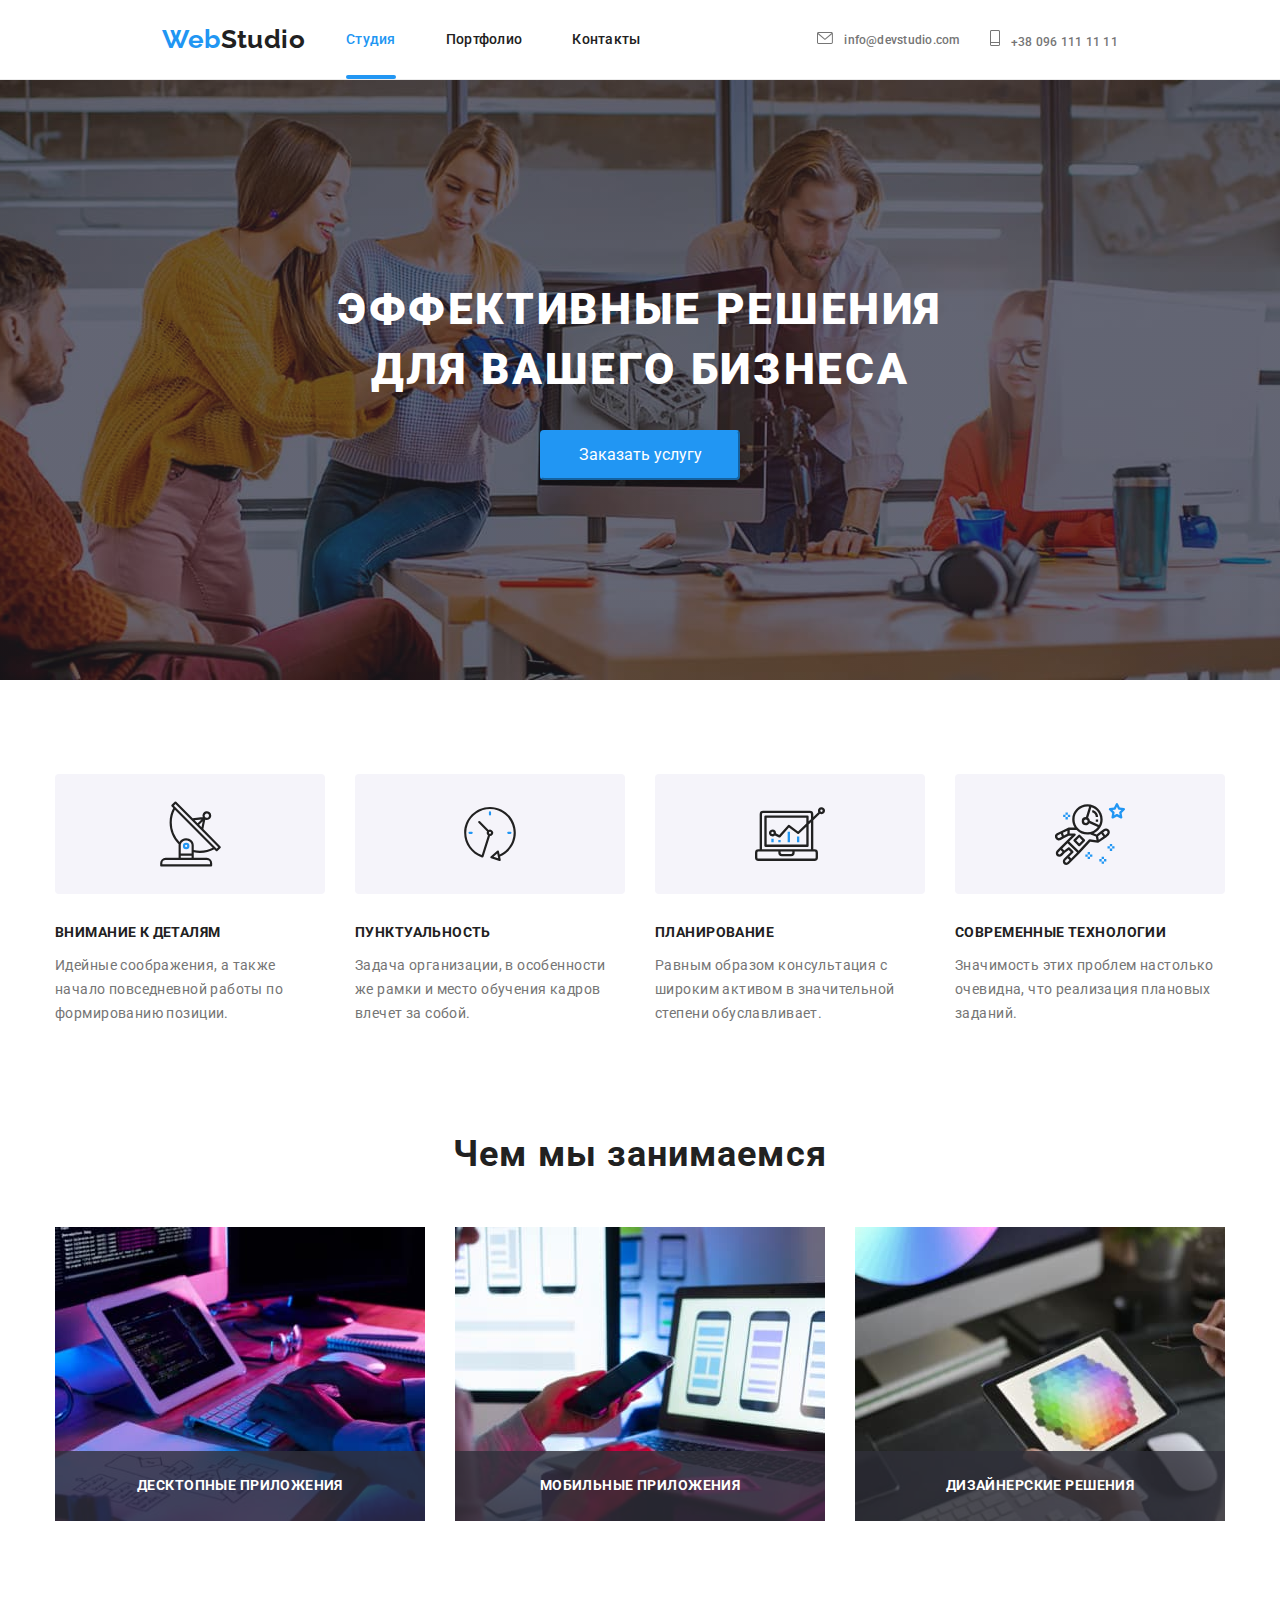
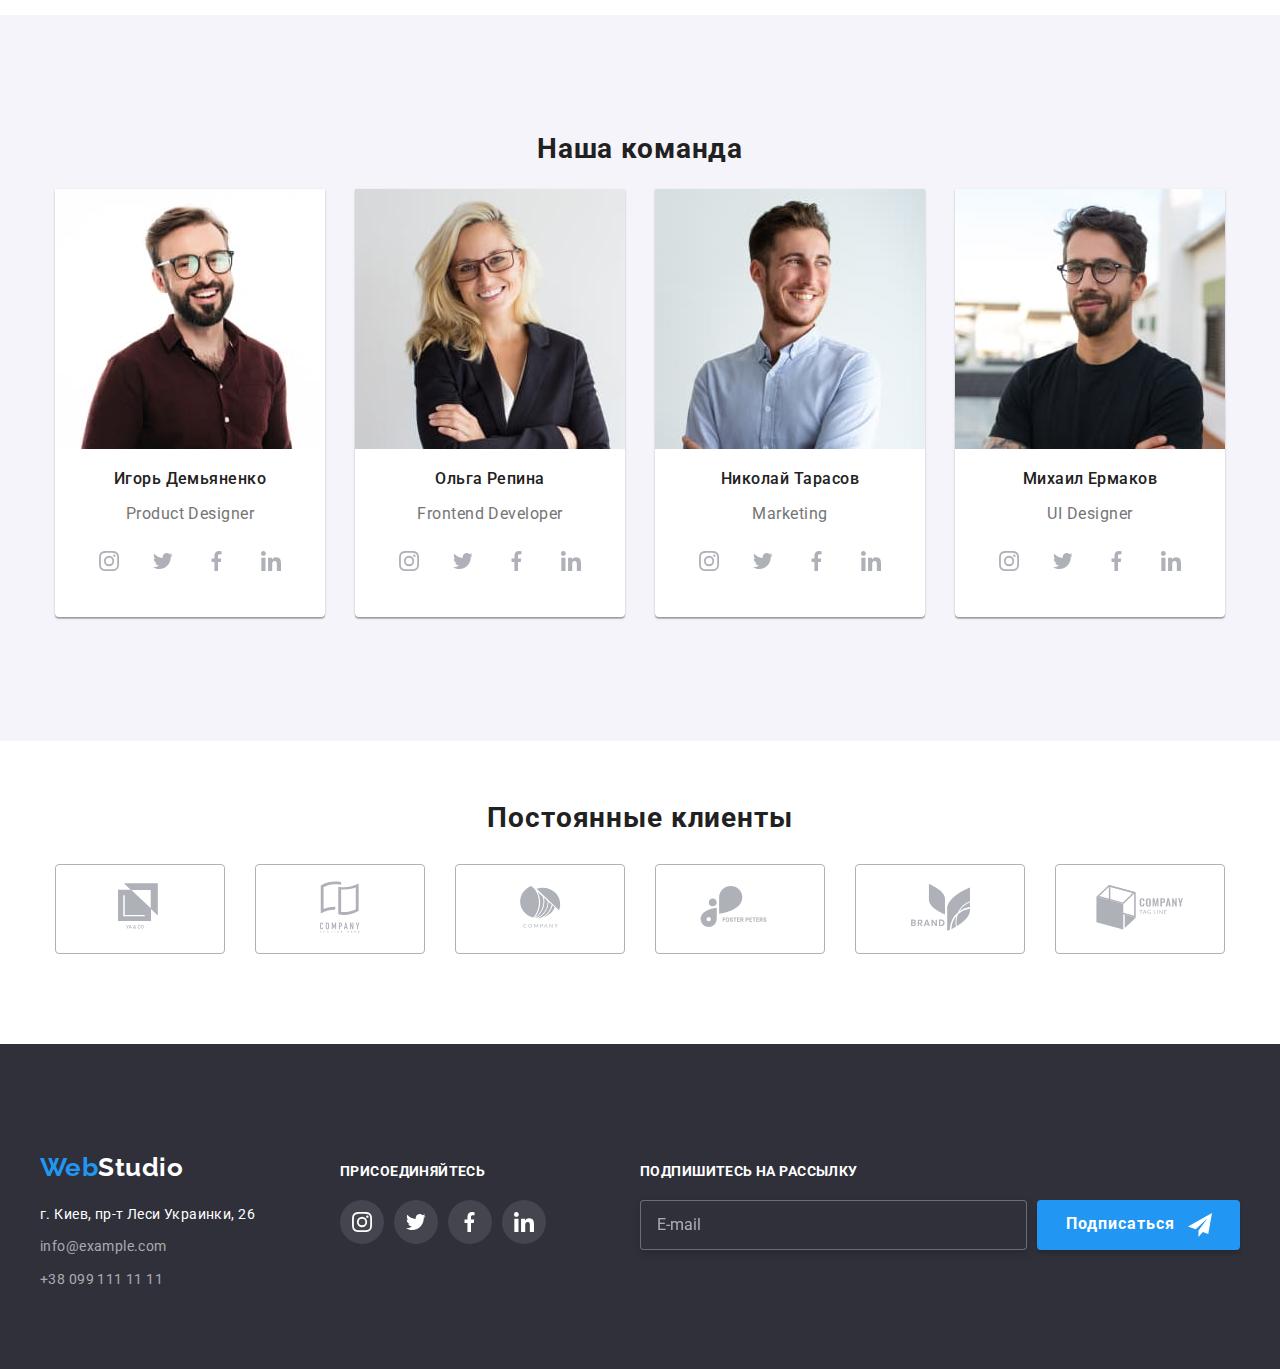
==== commit 62189481: "дз83" ====
--- a/index.html
+++ b/index.html
@@ -72,7 +72,7 @@
             </div>
             </div>
             </div>
-     
+    
     </header>
 
     <main>
@@ -222,7 +222,7 @@
 
               <source srcset="./images/mob-opt/photo1x-1.jpg 1x, ./images/mob-opt/photo2x-1.jpg 2x" media="(min-width:320px)">
 
-              <img src="./images/mob-opt/photo1x-1.jpg" alt="Фото Игорь Демьяненко" aria-label="Игорь Демьяненко">
+              <img src="./images/mob-opt/photo1x-1.jpg 1x" alt="Фото Игорь Демьяненко" aria-label="Игорь Демьяненко">
 
               </picture>
 
--- a/sass/main.css
+++ b/sass/main.css
@@ -59,10 +59,18 @@
   background: #ffffff;
   padding-left: 15px;
   padding-right: 15px;
-}
-
-@media (min-width: 1200px) {
+  border-bottom: 1px solid #ececec;
+}
+
+@media (min-width: 768px) {
   .page-header {
+    height: 80px;
+  }
+}
+
+@media (min-width: 1200px) {
+  .page-header {
+    height: 80px;
     -webkit-box-pack: center;
         -ms-flex-pack: center;
             justify-content: center;
@@ -142,6 +150,12 @@
   background-position: center;
   background-image: -webkit-gradient(linear, left top, right top, from(rgba(47, 48, 58, 0.4)), to(rgba(47, 48, 58, 0.4))), url("../images/hero-opt/hero-mobil1x.jpg");
   background-image: linear-gradient(to right, rgba(47, 48, 58, 0.4), rgba(47, 48, 58, 0.4)), url("../images/hero-opt/hero-mobil1x.jpg");
+}
+
+@media (min-width: 1200px) {
+  .hero {
+    height: 600px;
+  }
 }
 
 @media screen and (min-device-pixel-ratio: 2), screen and (-webkit-min-device-pixel-ratio: 2), screen and (min-resolution: 192dpi), screen and (min-resolution: 2dppx) {
@@ -189,6 +203,13 @@
   text-transform: uppercase;
   margin-top: 0;
   margin-bottom: 30px;
+}
+
+@media (min-width: 1200px) {
+  .hero-title {
+    font-size: 44px;
+    line-height: 1.36;
+  }
 }
 
 .hero-button {
@@ -273,15 +294,22 @@
 @media (min-width: 768px) {
   .feacher-list-item {
     width: 354px;
-  }
-  .feacher-list-item:nth-child(2n + 1) {
-    margin-right: 30px;
-  }
-}
-
-@media (min-width: 768px) and (min-width: 1200px) {
+    -webkit-box-align: start;
+        -ms-flex-align: start;
+            align-items: flex-start;
+  }
+}
+
+.feacher-list-item:nth-child(2n + 1) {
+  margin-right: 30px;
+}
+
+@media (min-width: 1200px) {
   .feacher-list-item {
     width: 270px;
+    -webkit-box-align: start;
+        -ms-flex-align: start;
+            align-items: flex-start;
   }
   .feacher-list-item:not(:last-child) {
     margin-right: 30px;
@@ -303,7 +331,9 @@
 
 @media (min-width: 1200px) {
   .feacher-title {
-    text-align: left;
+    -webkit-box-pack: left;
+        -ms-flex-pack: left;
+            justify-content: left;
   }
 }
 
@@ -385,6 +415,21 @@
   color: #212121;
 }
 
+.team .container-team {
+  width: 100%;
+  max-width: 450px;
+}
+
+@media (min-width: 768px) {
+  .team .container-team {
+    max-width: 100%;
+  }
+}
+
+.team img {
+  width: 100%;
+}
+
 .team .photo {
   display: -webkit-box;
   display: -ms-flexbox;
@@ -412,12 +457,15 @@
     -webkit-box-direction: normal;
         -ms-flex-direction: row;
             flex-direction: row;
-    -webkit-box-pack: justify;
-        -ms-flex-pack: justify;
-            justify-content: space-between;
+    -webkit-box-pack: center;
+        -ms-flex-pack: center;
+            justify-content: center;
     -webkit-box-align: start;
         -ms-flex-align: start;
             align-items: flex-start;
+  }
+  .team .photo:nth-child(2n + 1) {
+    margin-right: 30px;
   }
 }
 
@@ -434,6 +482,9 @@
     width: 354px;
     height: 536px;
   }
+  .team .team-item:nth-child(2n + 1) {
+    margin-right: 30px;
+  }
 }
 
 @media (min-width: 1200px) {
@@ -518,12 +569,18 @@
   fill: #2196f3;
 }
 
+.team .media-list .social:hover svg,
+.team .media-list .social:focus svg {
+  fill: #ffffff;
+}
+
 .team .media-list .footer-social:hover .footer-social-link {
   background: #2196f3;
 }
 
 .team .media-list .social:hover .social-link {
   background: #2196f3;
+  fill: #ffffff;
 }
 
 .team .media-list .social-link {
@@ -856,6 +913,21 @@
   margin: 0;
 }
 
+@media (min-width: 768px) {
+  .footer .footer-list {
+    display: -webkit-box;
+    display: -ms-flexbox;
+    display: flex;
+    -webkit-box-orient: vertical;
+    -webkit-box-direction: normal;
+        -ms-flex-direction: column;
+            flex-direction: column;
+    -webkit-box-align: start;
+        -ms-flex-align: start;
+            align-items: flex-start;
+  }
+}
+
 @media (min-width: 1200px) {
   .footer .footer-list li {
     text-align: left;
@@ -964,6 +1036,12 @@
   color: #ffffff;
   margin-top: 60px;
   margin-bottom: 20px;
+}
+
+@media (min-width: 768px) {
+  .footer .footer-title {
+    margin-top: 0;
+  }
 }
 
 .footer .footer-media-list {
@@ -1094,6 +1172,13 @@
 
 .footer .footer-f input::placeholder {
   color: rgba(255, 255, 255, 0.6);
+}
+
+@media (min-width: 768px) {
+  .footer .footer-f input {
+    width: 450px;
+    height: 50px;
+  }
 }
 
 .footer .footer-btn {
@@ -1471,6 +1556,12 @@
   display: none;
 }
 
+@media screen and (max-width: 767px) {
+  .menu-container {
+    z-index: 100;
+  }
+}
+
 @media (min-width: 768px) {
   .menu-container {
     display: -webkit-box;
@@ -1610,7 +1701,21 @@
   height: 4px;
   border-radius: 2px;
   background-color: #2196f3;
-  bottom: -8px;
+  bottom: -32px;
+}
+
+.site-nav.list {
+  -webkit-box-align: center;
+      -ms-flex-align: center;
+          align-items: center;
+}
+
+@media (min-width: 768px) {
+  .site-nav.list {
+    -webkit-box-align: center;
+        -ms-flex-align: center;
+            align-items: center;
+  }
 }
 
 .contacts {
@@ -1660,7 +1765,7 @@
 }
 
 .envelope-picture {
-  fill: #212121;
+  fill: #757575;
   margin-right: 10px;
   -webkit-transition: fill 250ms cubic-bezier(0.4, 0, 0.2, 1);
   transition: fill 250ms cubic-bezier(0.4, 0, 0.2, 1);
@@ -1673,7 +1778,7 @@
 }
 
 .phone-picture {
-  fill: #212121;
+  fill: #757575;
   margin-right: 10px;
   -webkit-transition: fill 250ms cubic-bezier(0.4, 0, 0.2, 1);
   transition: fill 250ms cubic-bezier(0.4, 0, 0.2, 1);
@@ -1774,6 +1879,18 @@
   }
 }
 
+@media (min-width: 768px) and (min-width: 1200px) {
+  .flex-element {
+    width: 370px;
+  }
+}
+
+@media (min-width: 768px) {
+  .flex-element:not(:last-child) {
+    margin-bottom: 30px;
+  }
+}
+
 @media screen and (max-width: 767px) {
   .flex-element:not(:last-child) {
     margin-bottom: 30px;
@@ -1793,7 +1910,7 @@
   .flex-element:nth-child(3n) {
     margin-right: 0;
   }
-  .flex-element:nth-child(3n):nth-last-child(-n + 3) {
+  .flex-element:nth-last-child(-n + 3) {
     margin-bottom: 0;
   }
 }
@@ -1904,19 +2021,23 @@
   margin-top: 0;
 }
 
+.filter-item:nth-child(2n) {
+  margin-bottom: 15px;
+}
+
 .filter-item:nth-child(3n) {
   margin-bottom: 15px;
 }
 
 @media (min-width: 768px) {
+  .filter-item {
+    margin-bottom: 0;
+  }
+  .filter-item:nth-child(2n) {
+    margin-bottom: 0;
+  }
   .filter-item:nth-child(3n) {
-    margin-bottom: 0;
-  }
-}
-
-@media (min-width: 1200px) {
-  .filter-item :nth-child(3n + 1) {
-    margin-right: 30px;
+    margin-bottom: 0px;
   }
 }
 
@@ -1960,6 +2081,9 @@
   margin-bottom: 0;
   text-decoration: none;
   list-style: none;
+  -webkit-box-align: baseline;
+      -ms-flex-align: baseline;
+          align-items: baseline;
 }
 
 .link-a {
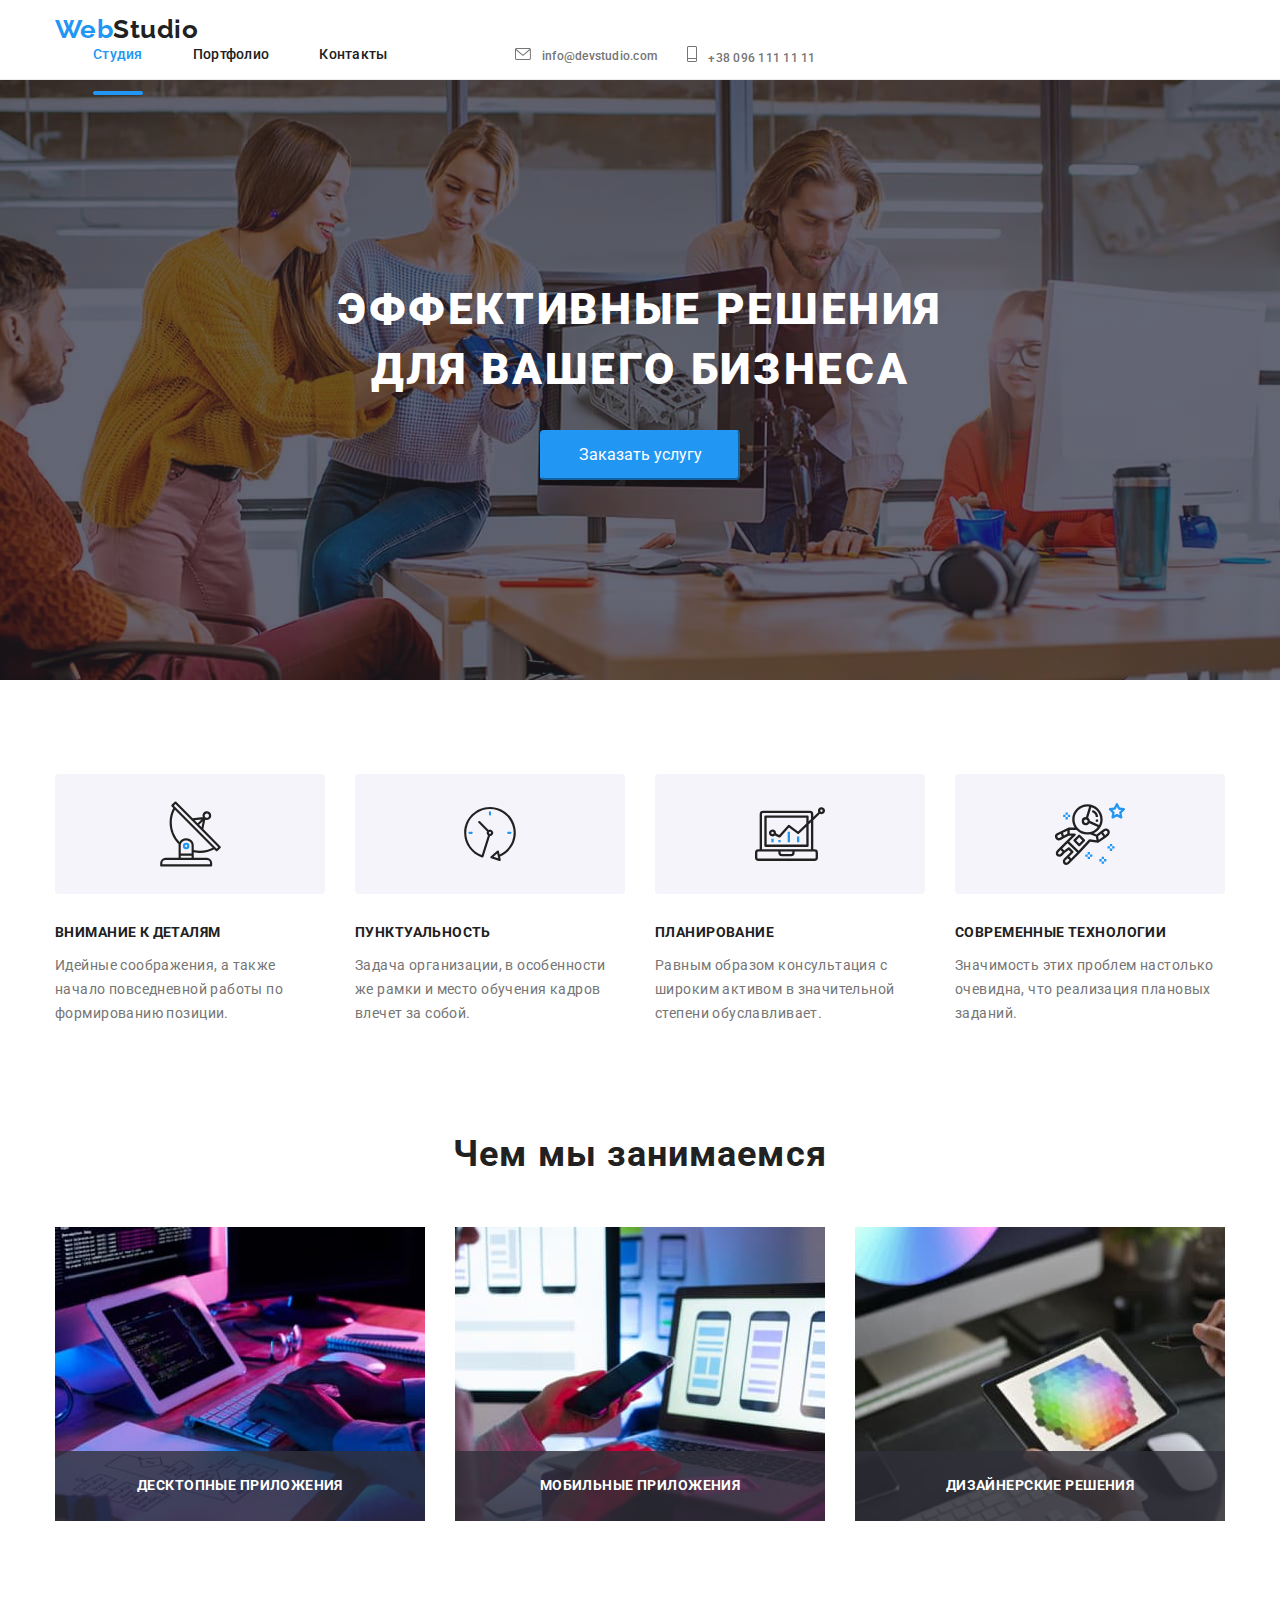
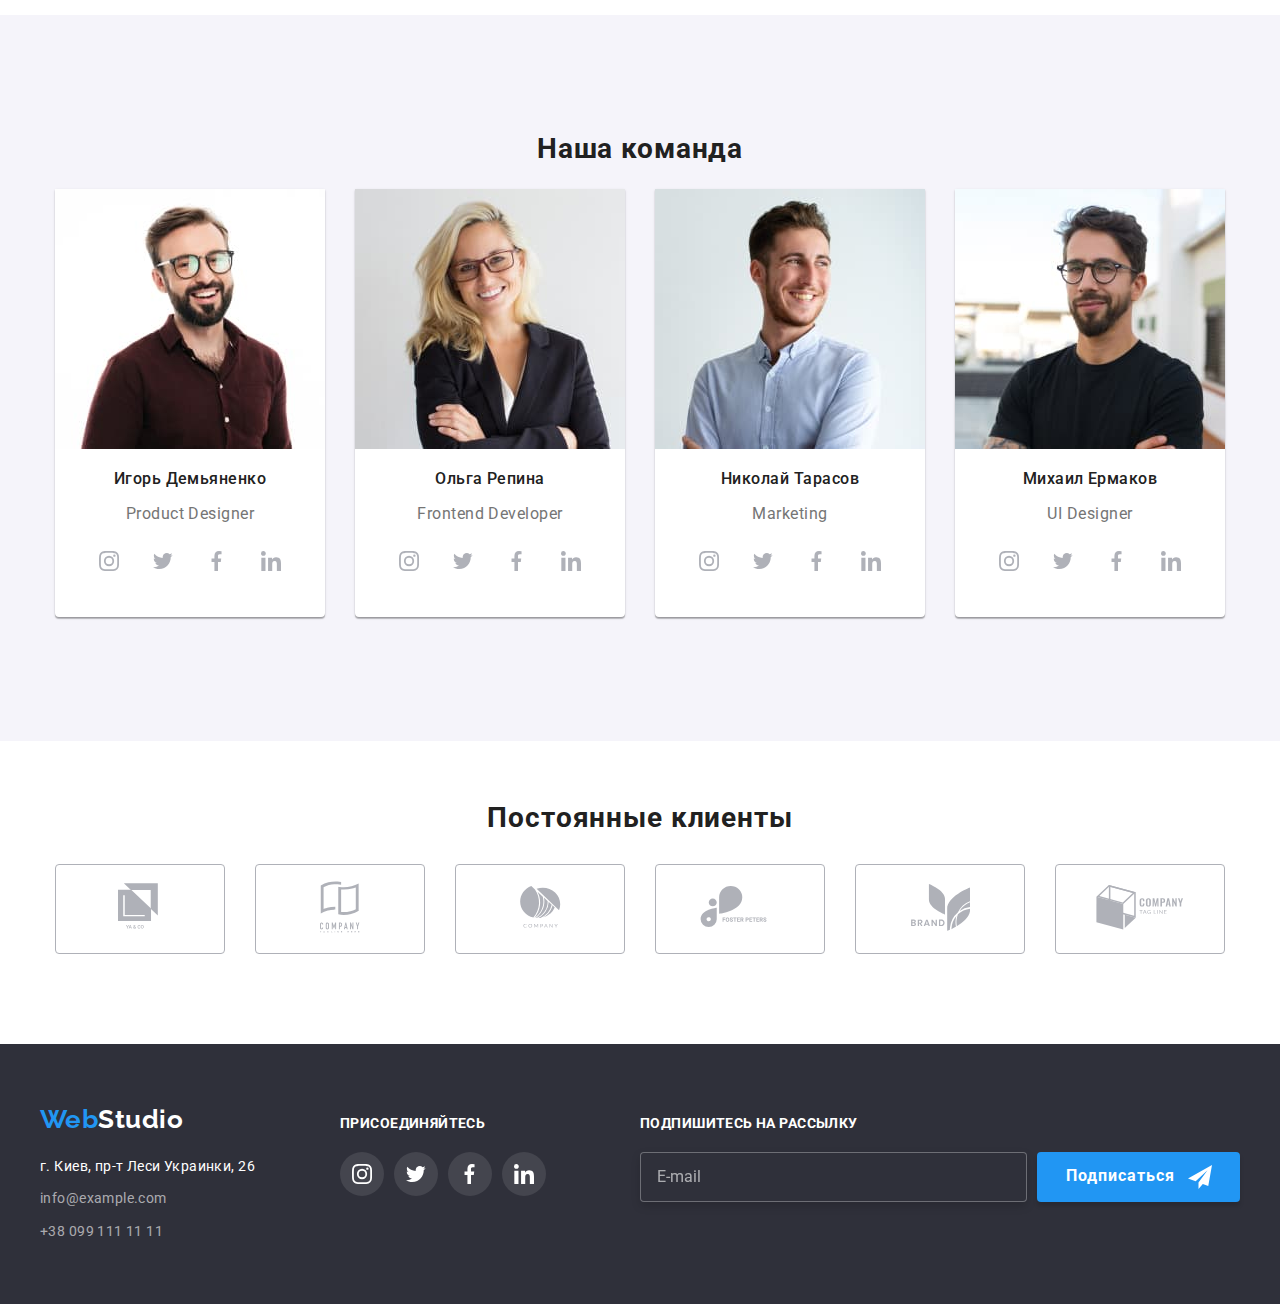
==== commit 38db9fdf: "Хедер і модалка" ====
--- a/index.html
+++ b/index.html
@@ -15,8 +15,8 @@
   </head>
 
   <body class="body"> 
-    <header class="page-header container">
-      
+    <header class="page-header">
+      <div class="container">
          <a href="./index.html" class="logo"
               ><span class="blue">Web</span>Studio</a
             >
@@ -72,7 +72,7 @@
             </div>
             </div>
             </div>
-    
+    </div>
     </header>
 
     <main>
--- a/sass/main.css
+++ b/sass/main.css
@@ -1016,6 +1016,13 @@
     -webkit-box-align: start;
         -ms-flex-align: start;
             align-items: flex-start;
+    margin-bottom: 0;
+  }
+}
+
+@media screen and (min-width: 1200px) {
+  .footer .spysok {
+    margin-bottom: 0;
   }
 }
 
@@ -1110,6 +1117,7 @@
 
 @media (min-width: 1200px) {
   .footer .footer-form-title {
+    margin-top: 0;
     text-align: left;
   }
 }
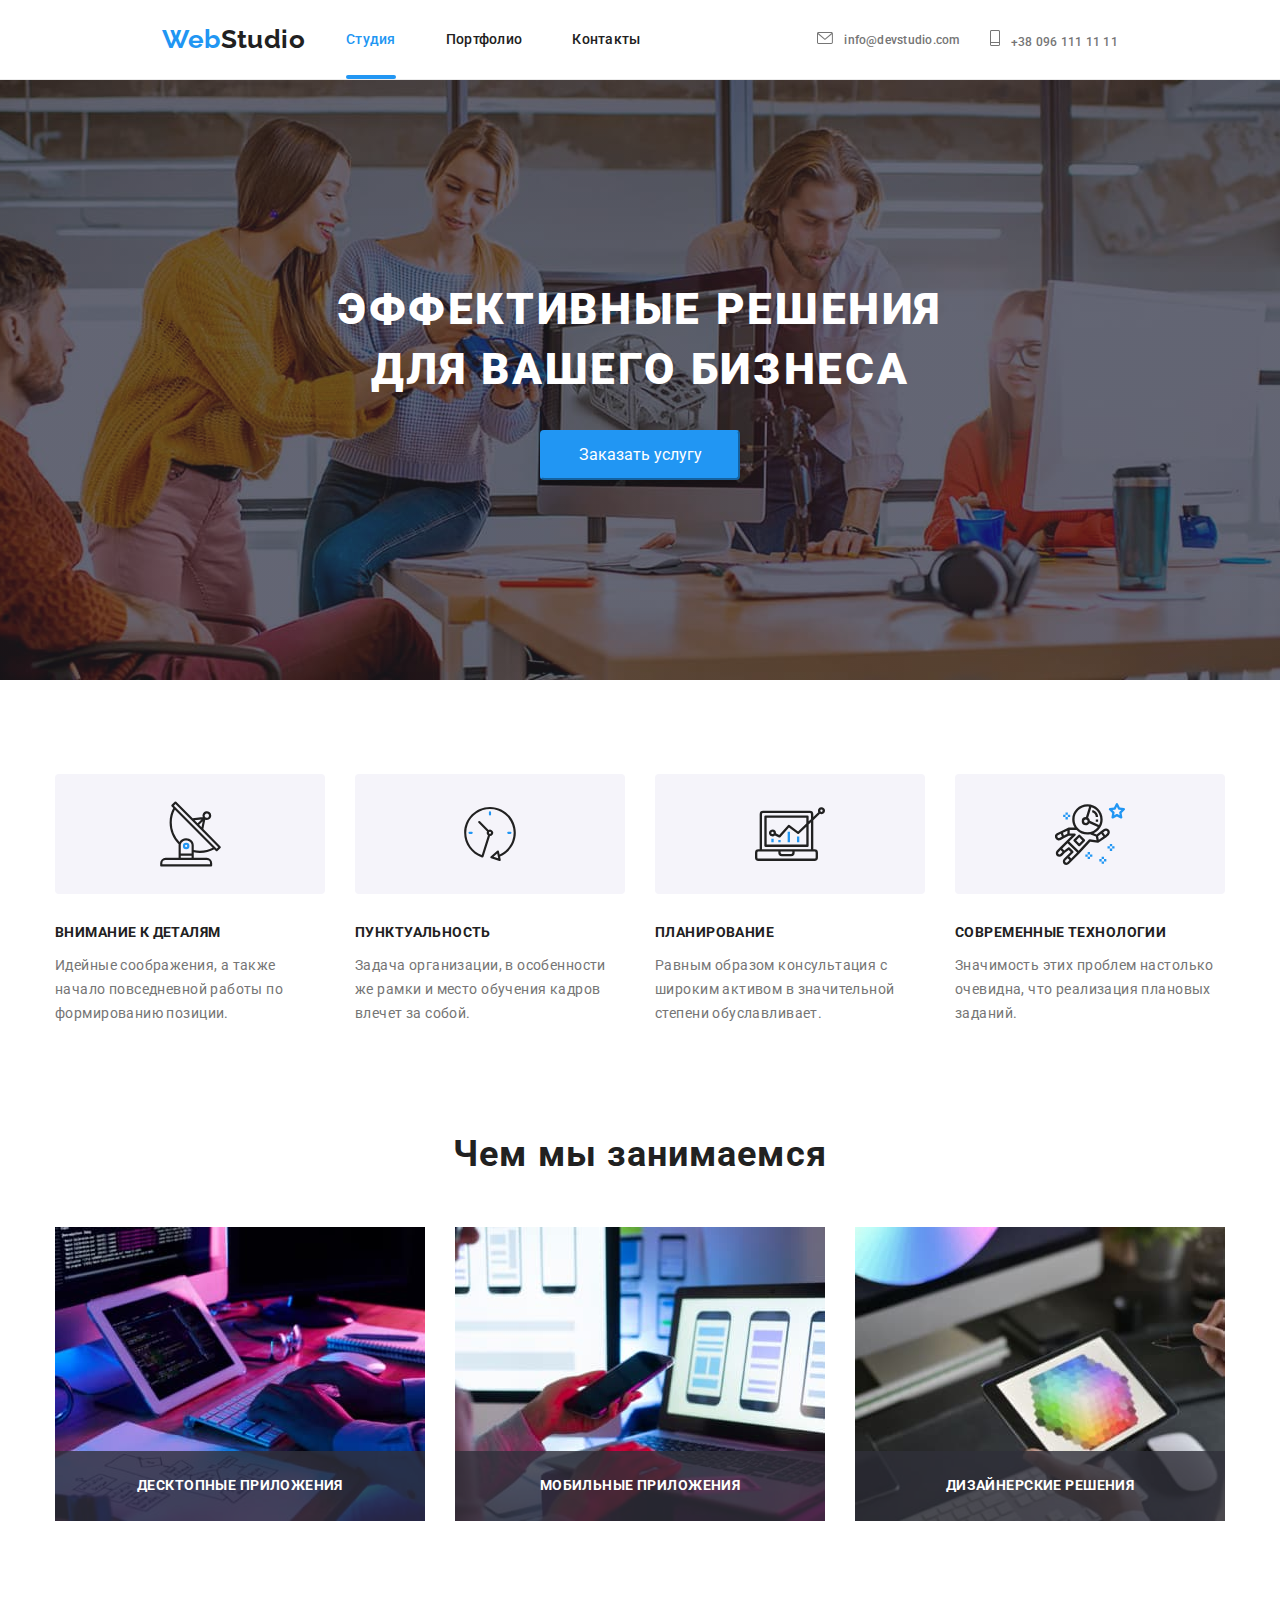
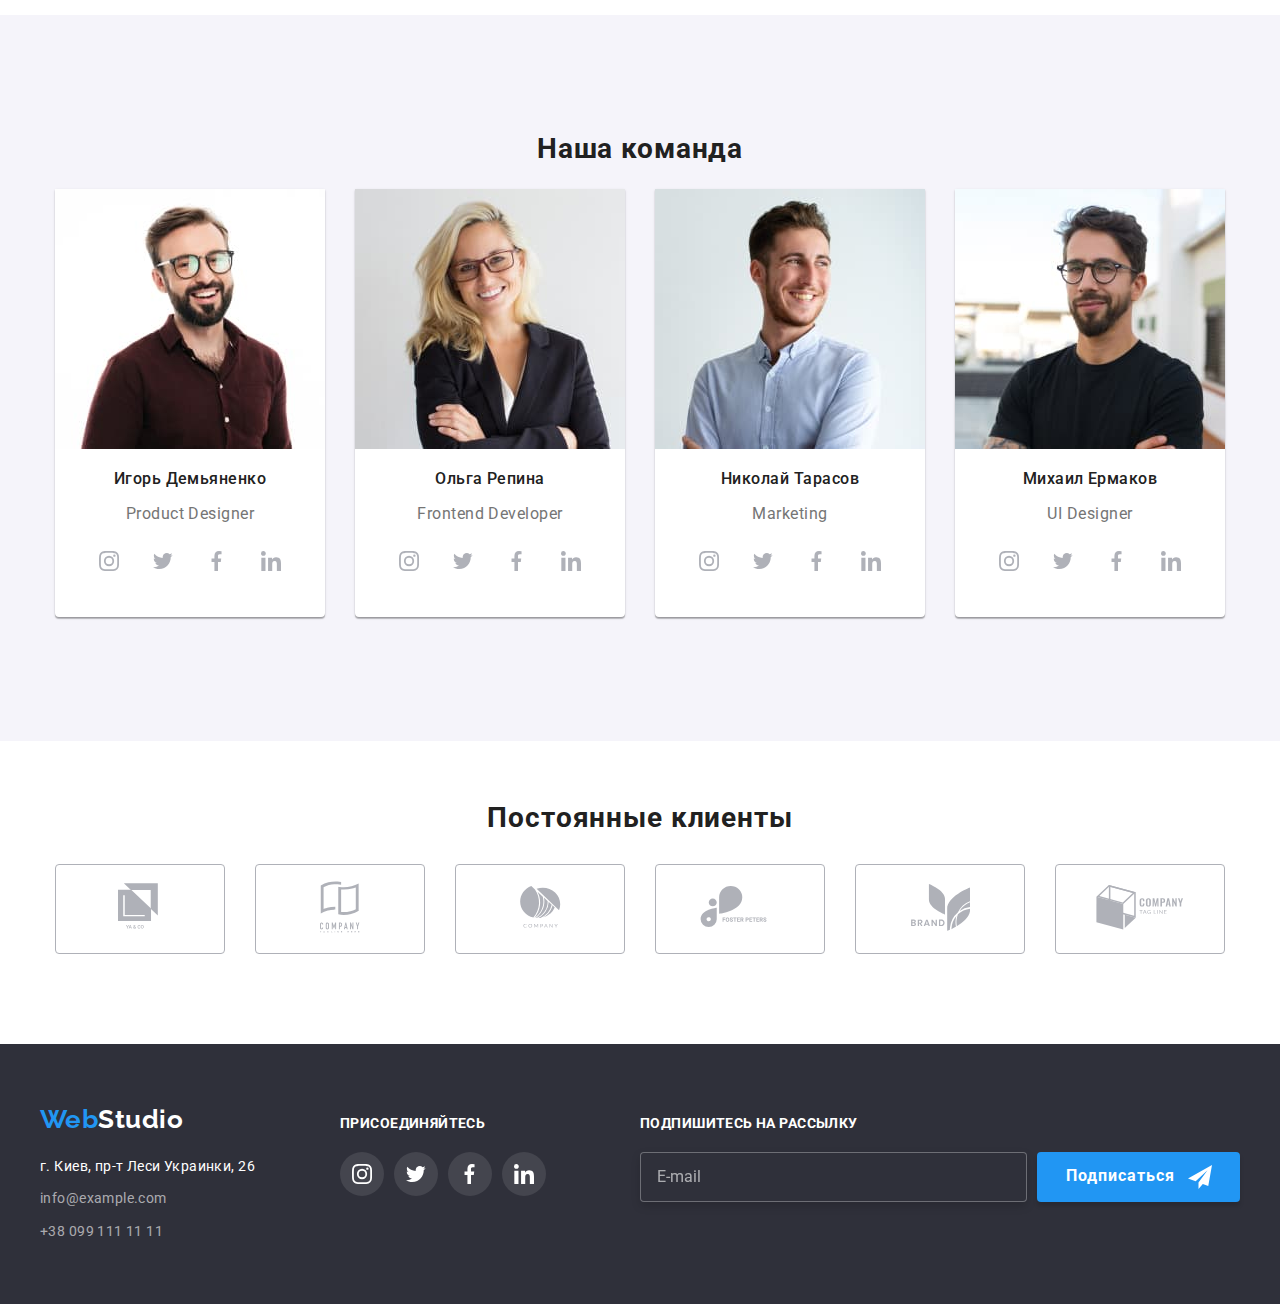
==== commit f303fa1e: "хед" ====
--- a/index.html
+++ b/index.html
@@ -15,8 +15,8 @@
   </head>
 
   <body class="body"> 
-    <header class="page-header">
-      <div class="container">
+    <header class="page-header container">
+      
          <a href="./index.html" class="logo"
               ><span class="blue">Web</span>Studio</a
             >
@@ -72,7 +72,7 @@
             </div>
             </div>
             </div>
-    </div>
+   
     </header>
 
     <main>
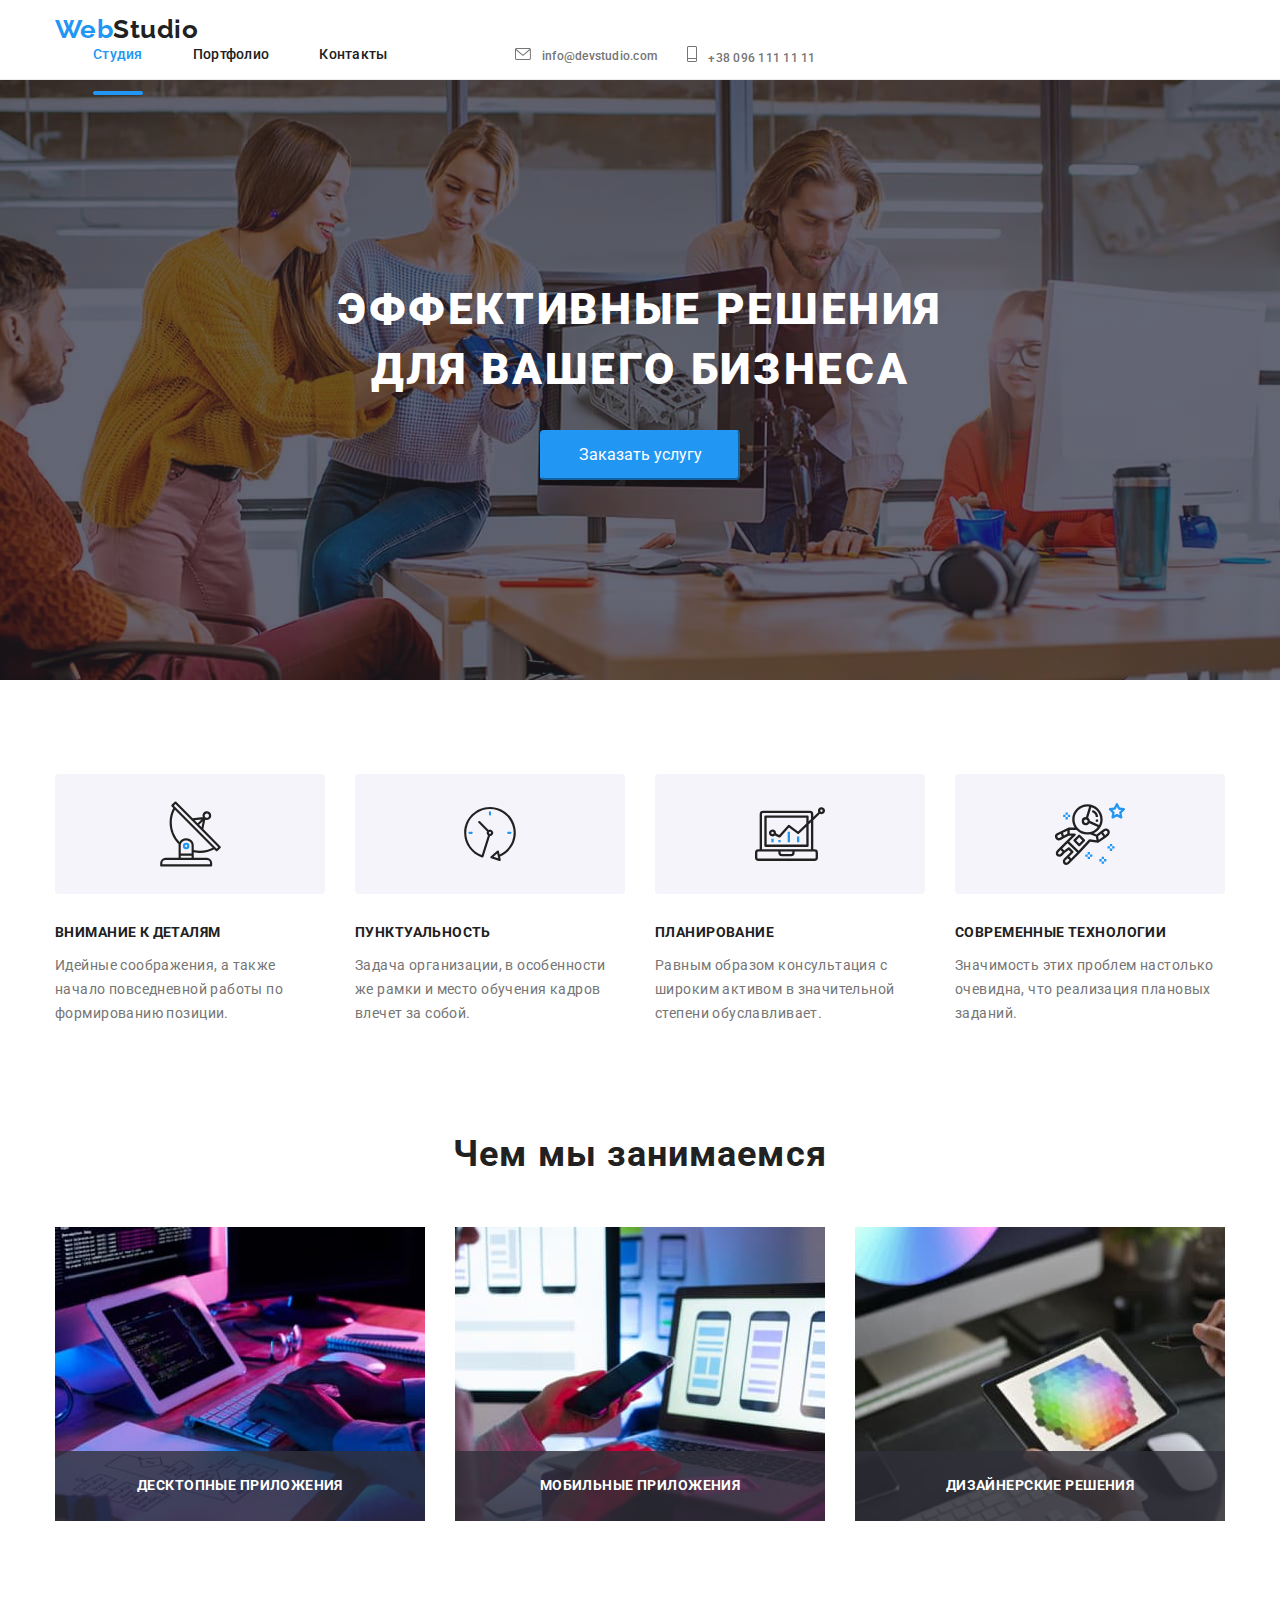
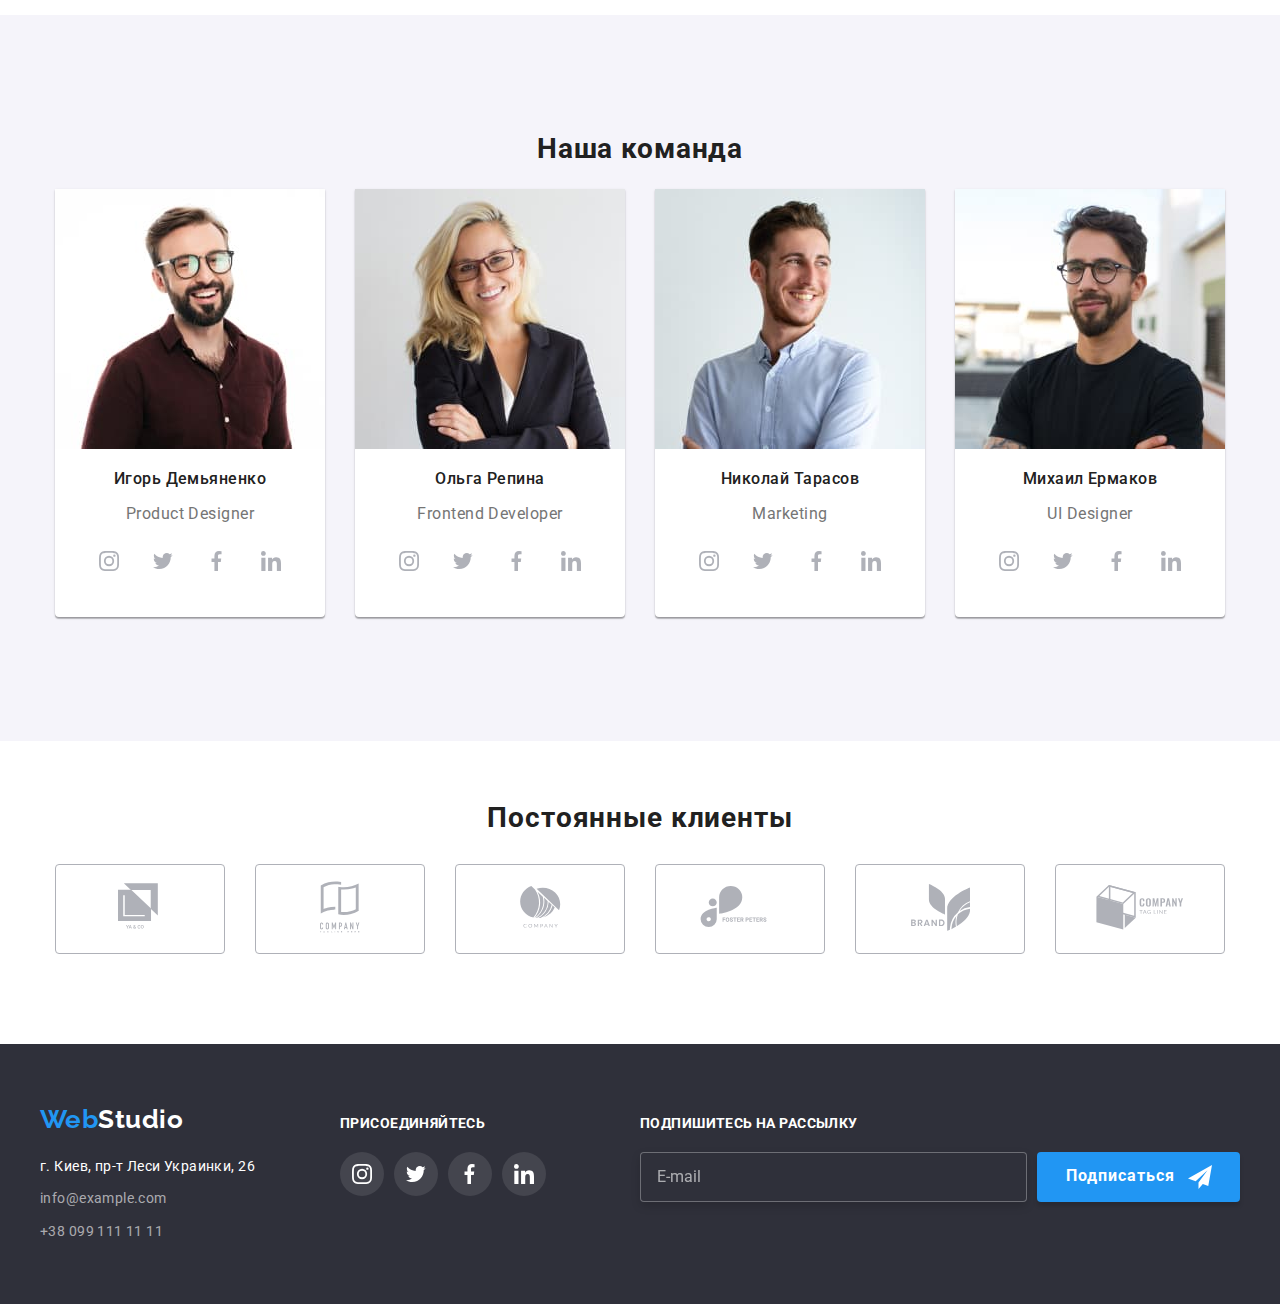
==== commit 3c7332c0: "хедер новий" ====
--- a/index.html
+++ b/index.html
@@ -15,8 +15,8 @@
   </head>
 
   <body class="body"> 
-    <header class="page-header container">
-      
+    <header class="page-header">
+      <div class="container">
          <a href="./index.html" class="logo"
               ><span class="blue">Web</span>Studio</a
             >
@@ -72,7 +72,7 @@
             </div>
             </div>
             </div>
-   
+   </div>
     </header>
 
     <main>
--- a/sass/main.css
+++ b/sass/main.css
@@ -96,6 +96,7 @@
 }
 
 .page-header .burger-btn {
+  padding: 0;
   border: none;
   background: transparent;
 }
@@ -1256,7 +1257,8 @@
           transform: translate(-50%, -50%) scale(1);
   -webkit-transition: opacity 250ms cubic-bezier(0.4, 0, 0.2, 1);
   transition: opacity 250ms cubic-bezier(0.4, 0, 0.2, 1);
-  width: 450px;
+  width: 100%;
+  max-width: 450px;
   height: 609px;
   background-color: white;
   -webkit-box-shadow: 0px 1px 3px rgba(0, 0, 0, 0.12), 0px 1px 1px rgba(0, 0, 0, 0.14), 0px 2px 1px rgba(0, 0, 0, 0.2);
@@ -1264,9 +1266,16 @@
   border-radius: 4px;
 }
 
+@media (min-width: 768px) {
+  .modal {
+    width: 100%;
+  }
+}
+
 @media (min-width: 1200px) {
   .modal {
     width: 528px;
+    max-width: 528px;
     height: 581px;
   }
 }
@@ -1336,7 +1345,8 @@
   -webkit-box-direction: normal;
       -ms-flex-direction: column;
           flex-direction: column;
-  width: 370px;
+  width: 100%;
+  max-width: 370px;
   height: 40px;
   border: 1px solid rgba(33, 33, 33, 0.2);
   -webkit-box-sizing: border-box;
@@ -1344,11 +1354,23 @@
   border-radius: 4px;
 }
 
-@media (min-width: 1200px) {
+@media (min-width: 768px) {
   .form-field input {
-    width: 448px;
+    width: 370px;
     height: 40px;
   }
+}
+
+@media (min-width: 1200px) {
+  .form-field input {
+    width: 100%;
+    max-width: 100%;
+    height: 40px;
+  }
+}
+
+.form-field {
+  width: 100%;
 }
 
 .form-field:not(:last-child) {
@@ -1449,7 +1471,8 @@
 
 .comment {
   padding: 12px 16px;
-  width: 370px;
+  width: 100%;
+  max-width: 370px;
   height: 120px;
   margin-bottom: 20px;
   border: 1px solid rgba(33, 33, 33, 0.2);
@@ -1461,9 +1484,17 @@
   transition: color 250ms cubic-bezier(0.4, 0, 0.2, 1);
 }
 
-@media (min-width: 1200px) {
+@media (min-width: 768px) {
   .comment {
     width: 448px;
+    height: 120px;
+  }
+}
+
+@media (min-width: 1200px) {
+  .comment {
+    width: 100%;
+    max-width: 100%;
     height: 120px;
   }
 }
@@ -1485,6 +1516,16 @@
   line-height: 1.2;
   letter-spacing: 0.03em;
   color: #757575;
+}
+
+@media screen and (min-width: 320px) {
+  .form-field label.form-txt {
+    display: -webkit-box;
+    display: -ms-flexbox;
+    display: flex;
+    -ms-flex-wrap: wrap;
+        flex-wrap: wrap;
+  }
 }
 
 .form-field label.form-txt {
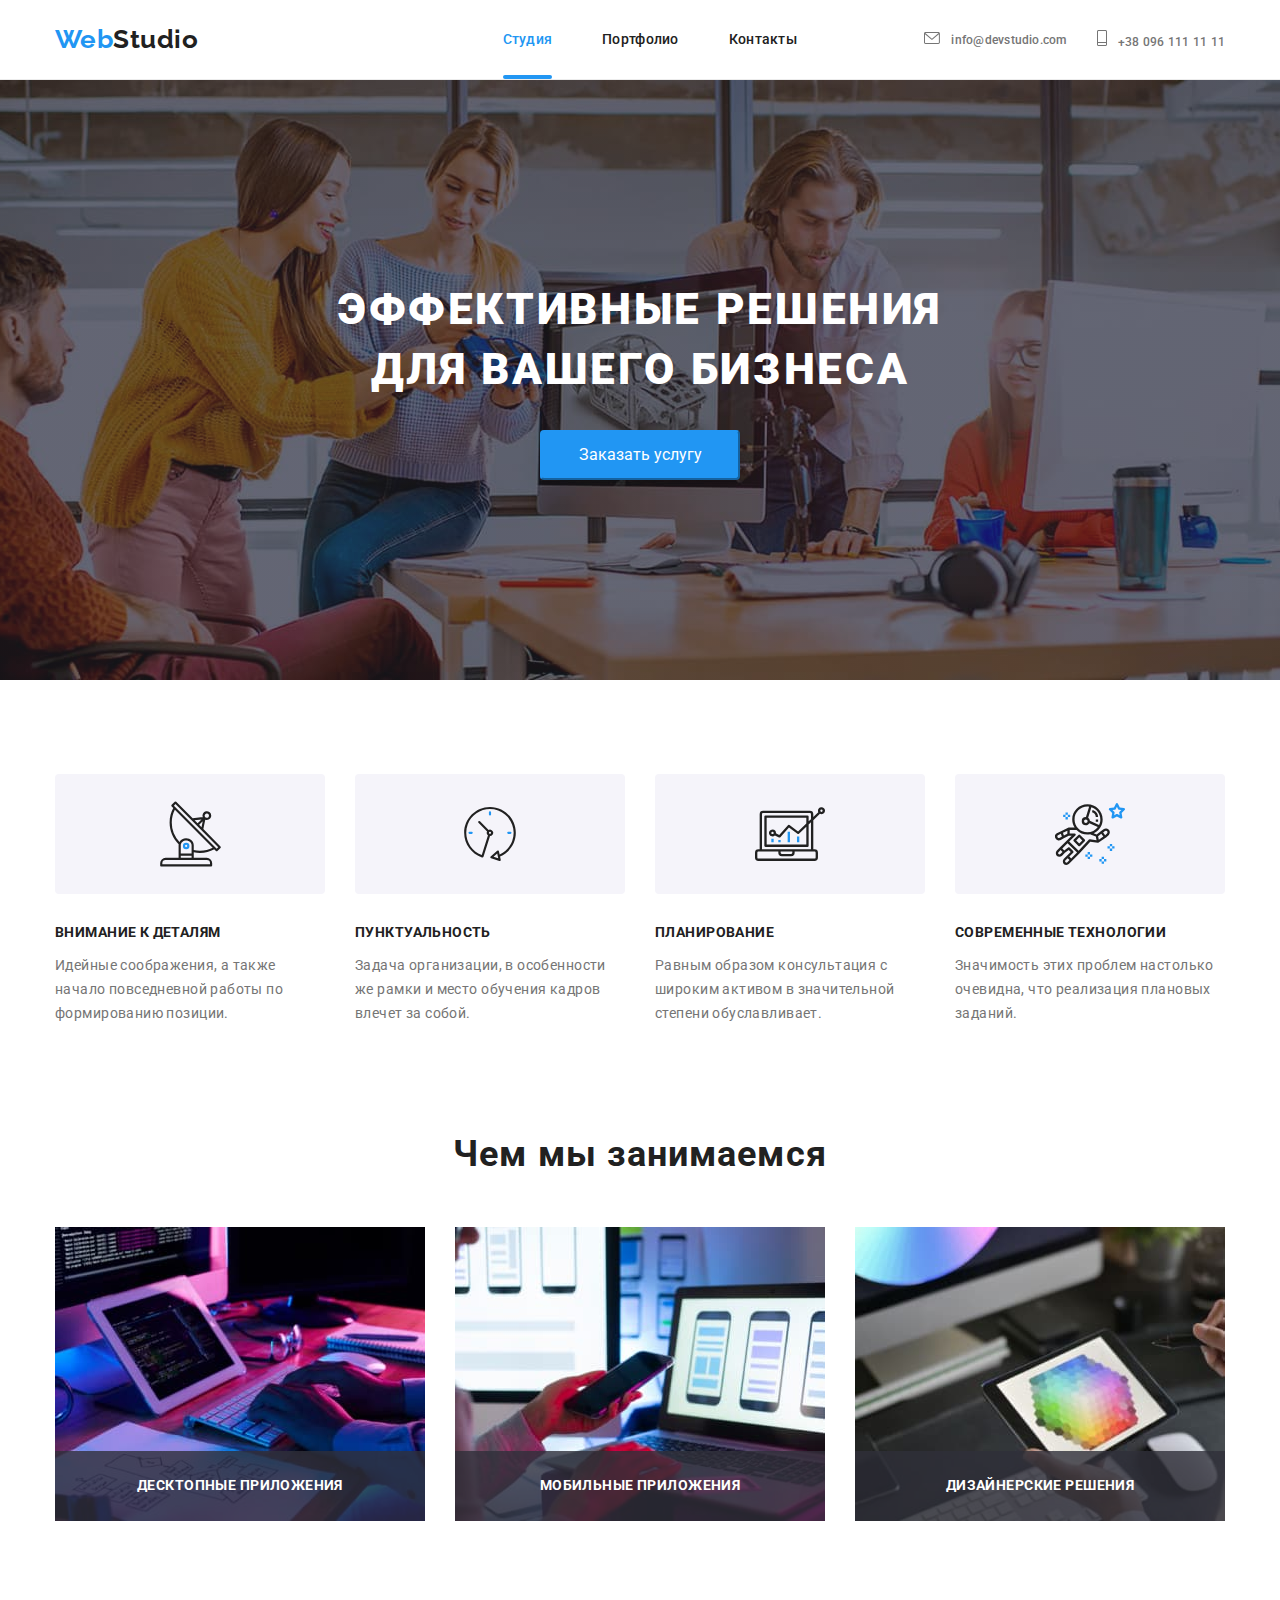
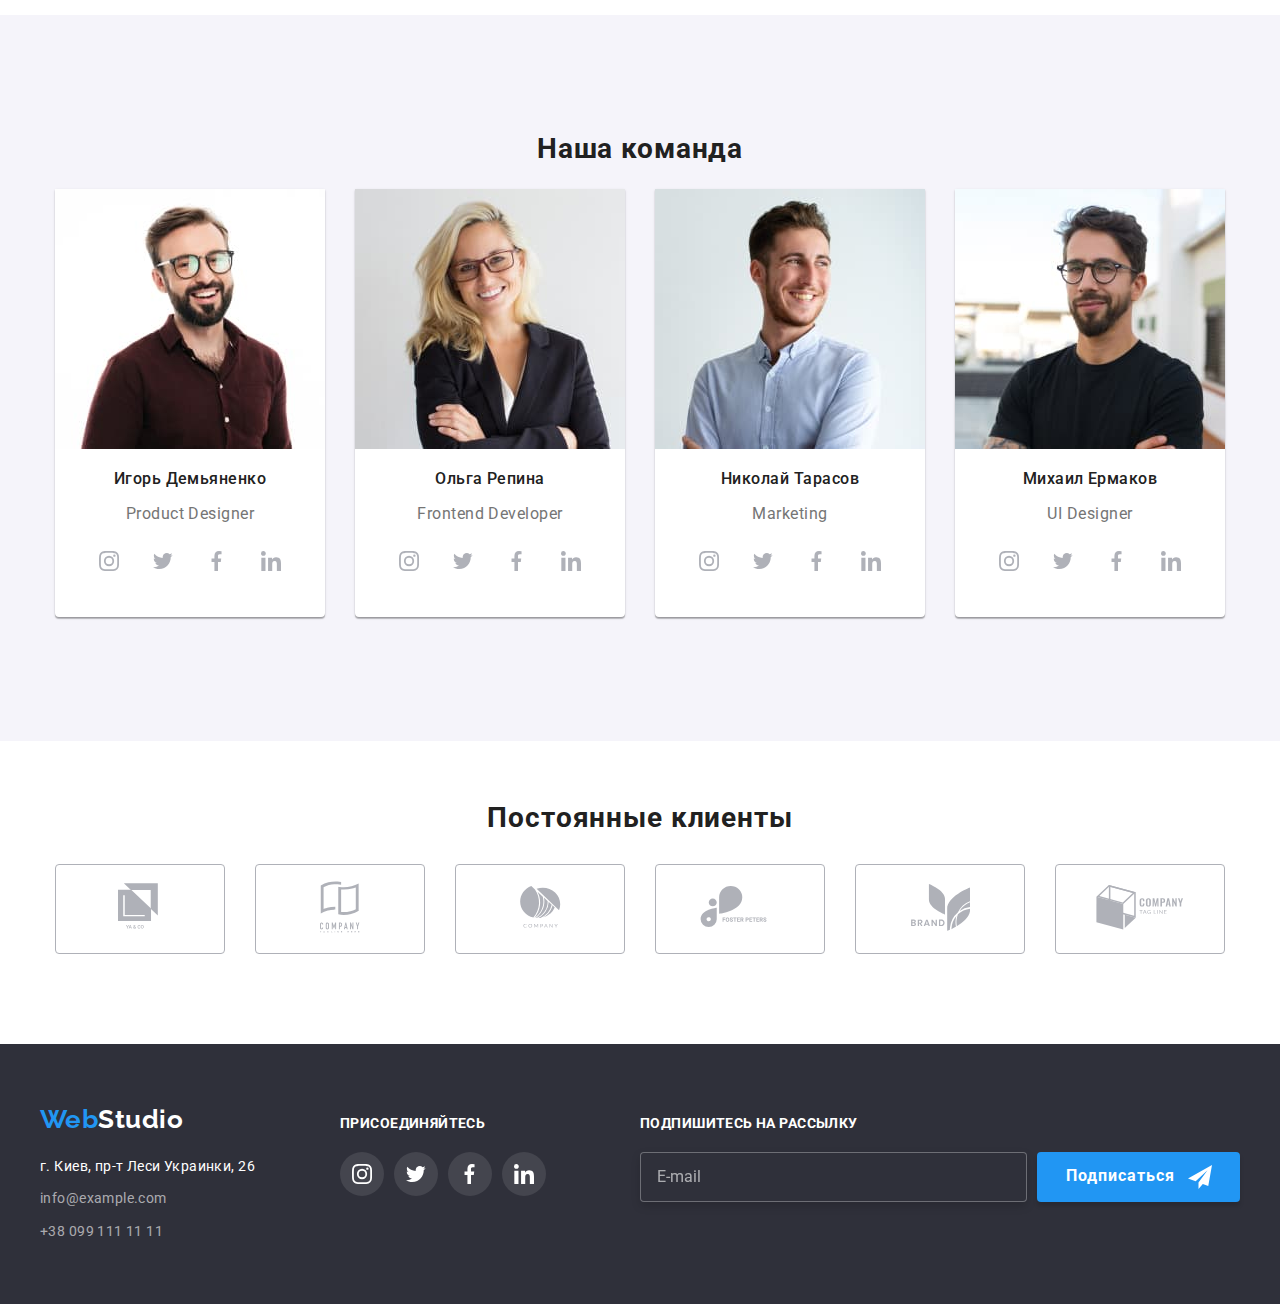
==== commit 519a9ddd: "Добавляє контейнер новий" ====
--- a/index.html
+++ b/index.html
@@ -16,7 +16,7 @@
 
   <body class="body"> 
     <header class="page-header">
-      <div class="container">
+      <div class="container-h">
          <a href="./index.html" class="logo"
               ><span class="blue">Web</span>Studio</a
             >
--- a/sass/main.css
+++ b/sass/main.css
@@ -1904,6 +1904,65 @@
   color: #2196f3;
 }
 
+.container-h {
+  padding-left: 15px;
+  padding-right: 15px;
+  margin-left: auto;
+  margin-right: auto;
+  display: -webkit-box;
+  display: -ms-flexbox;
+  display: flex;
+  -webkit-box-align: center;
+      -ms-flex-align: center;
+          align-items: center;
+  -webkit-box-orient: horizontal;
+  -webkit-box-direction: normal;
+      -ms-flex-direction: row;
+          flex-direction: row;
+  -webkit-box-pack: justify;
+      -ms-flex-pack: justify;
+          justify-content: space-between;
+  width: 100%;
+}
+
+@media (min-width: 768px) {
+  .container-h {
+    display: -webkit-box;
+    display: -ms-flexbox;
+    display: flex;
+    -webkit-box-orient: horizontal;
+    -webkit-box-direction: normal;
+        -ms-flex-direction: row;
+            flex-direction: row;
+    -webkit-box-align: center;
+        -ms-flex-align: center;
+            align-items: center;
+    -webkit-box-pack: justify;
+        -ms-flex-pack: justify;
+            justify-content: space-between;
+    width: 768px;
+  }
+}
+
+@media (min-width: 1200px) {
+  .container-h {
+    display: -webkit-box;
+    display: -ms-flexbox;
+    display: flex;
+    -webkit-box-orient: horizontal;
+    -webkit-box-direction: normal;
+        -ms-flex-direction: row;
+            flex-direction: row;
+    -webkit-box-align: center;
+        -ms-flex-align: center;
+            align-items: center;
+    -webkit-box-pack: justify;
+        -ms-flex-pack: justify;
+            justify-content: space-between;
+    width: 1200px;
+  }
+}
+
 .container-port {
   padding: 0;
 }
